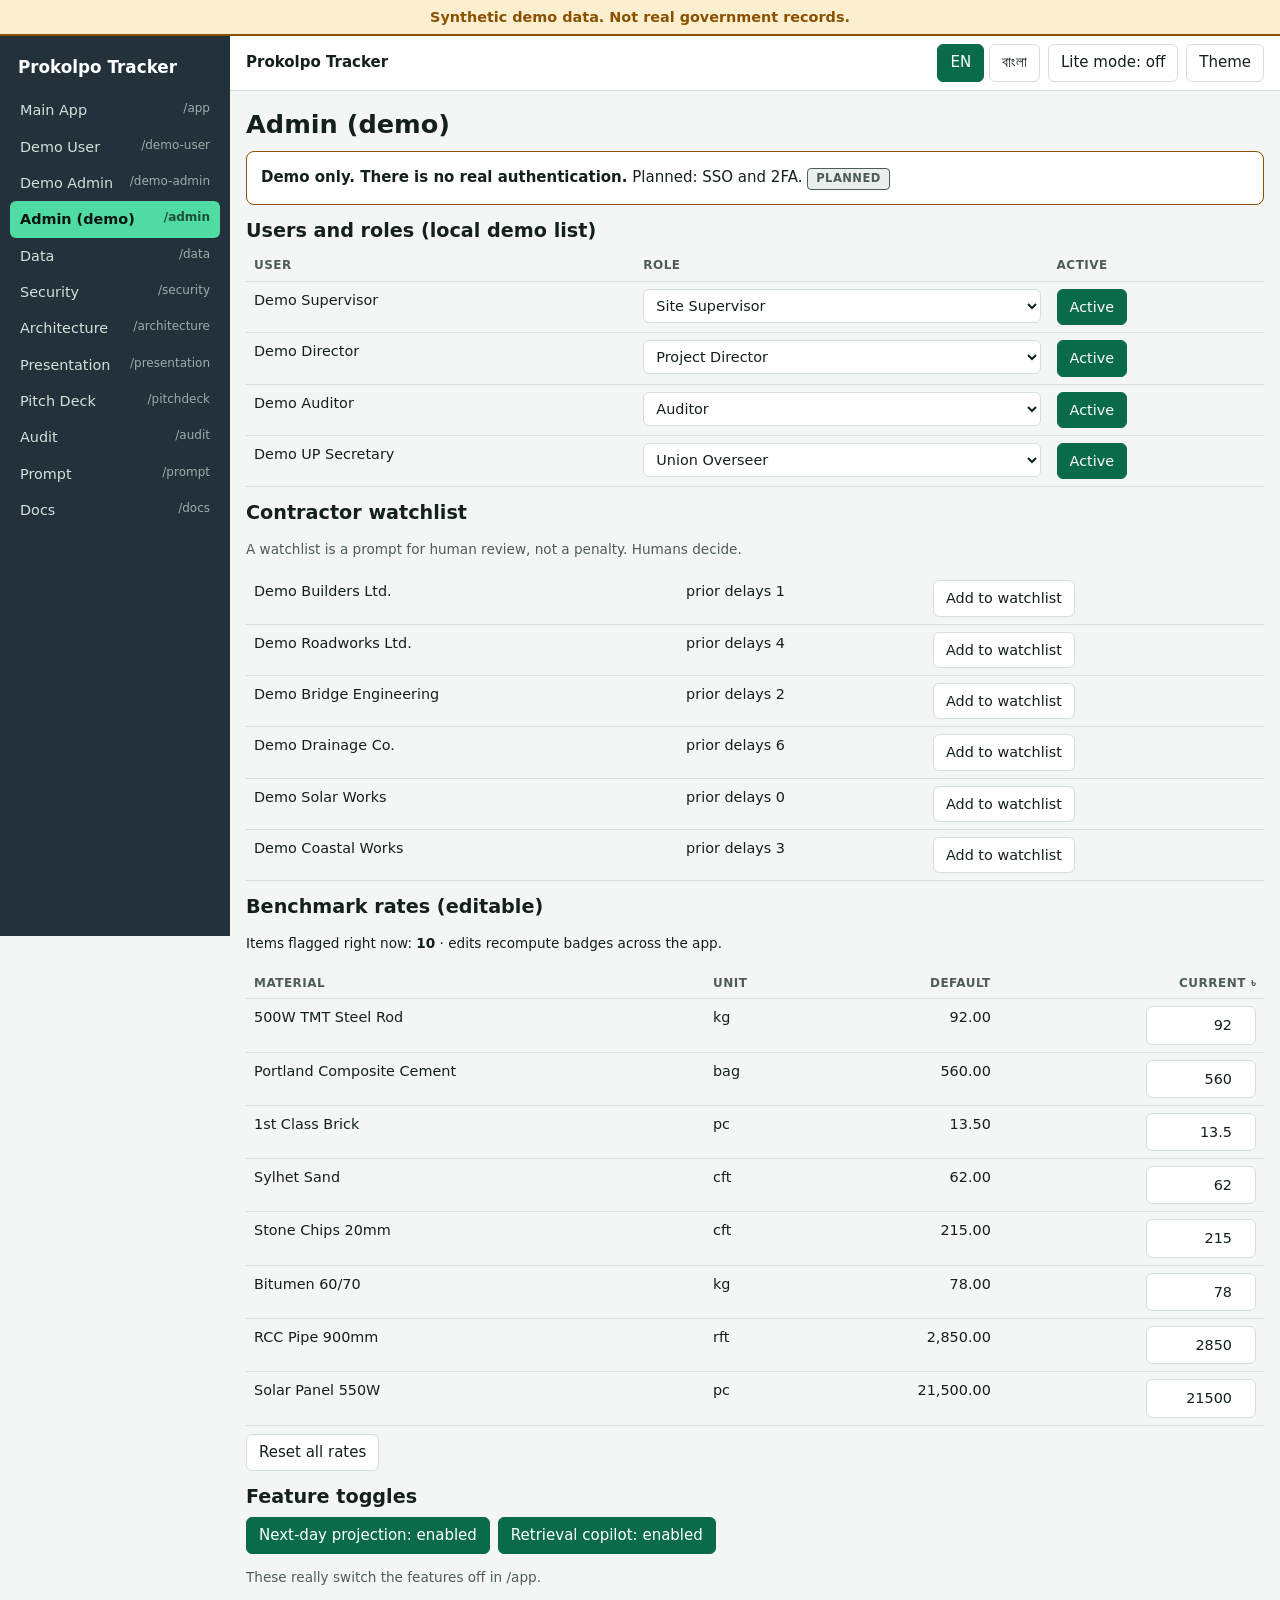
==== admin/index.html @ 85b5b414 "Add files via upload" ====
<!doctype html>
<html lang="en"><head><meta charset="utf-8"><meta name="viewport" content="width=device-width,initial-scale=1">
<title>Admin (demo) · Prokolpo Tracker</title><meta name="description" content="Demo admin: local user list, contractor watchlist, editable benchmark rates and feature toggles. No real authentication.">
<meta http-equiv="Content-Security-Policy" content="default-src 'none'; script-src 'self'; style-src 'self' 'unsafe-inline'; img-src 'self' data:; connect-src 'self' https://api.open-meteo.com; base-uri 'none'; form-action 'none'">
<link rel="stylesheet" href="../assets/style.css"></head>
<body data-page="admin"><a class="skip" href="#main" data-bn="মূল কনটেন্টে যান">Skip to content</a>
<div class="demo-banner" role="note"><span data-bn="কৃত্রিম ডেমো ডেটা। প্রকৃত সরকারি রেকর্ড নয়।">Synthetic demo data. Not real government records.</span></div>
<div class="shell"><nav class="rail" id="rail" aria-label="Routes"><div class="brand" data-bn="প্রকল্প ট্র্যাকার">Prokolpo Tracker</div><a href="../app/"><span data-bn="মূল অ্যাপ">Main App</span><small>/app</small></a><a href="../demo-user/"><span data-bn="ডেমো ইউজার">Demo User</span><small>/demo-user</small></a><a href="../demo-admin/"><span data-bn="ডেমো অ্যাডমিন">Demo Admin</span><small>/demo-admin</small></a><a href="../admin/" aria-current="page"><span data-bn="অ্যাডমিন (ডেমো)">Admin (demo)</span><small>/admin</small></a><a href="../data/"><span data-bn="ডেটা">Data</span><small>/data</small></a><a href="../security/"><span data-bn="নিরাপত্তা">Security</span><small>/security</small></a><a href="../architecture/"><span data-bn="আর্কিটেকচার">Architecture</span><small>/architecture</small></a><a href="../presentation/"><span data-bn="উপস্থাপনা">Presentation</span><small>/presentation</small></a><a href="../pitchdeck/"><span data-bn="পিচ ডেক">Pitch Deck</span><small>/pitchdeck</small></a><a href="../audit/"><span data-bn="অডিট">Audit</span><small>/audit</small></a><a href="../prompt/"><span data-bn="প্রম্পট">Prompt</span><small>/prompt</small></a><a href="../docs/"><span data-bn="ডকস">Docs</span><small>/docs</small></a></nav>
<div style="min-width:0"><div class="top"><button class="btn menu-btn" id="menu-btn" aria-label="Menu">☰</button><span class="b">Prokolpo Tracker</span><span class="sp"></span>
<div role="group" aria-label="Language"><button class="btn on" data-set-lang="en" aria-pressed="true">EN</button> <button class="btn" data-set-lang="bn" aria-pressed="false">বাংলা</button></div>
<button class="btn" id="lite-btn" aria-pressed="false">Lite mode</button><button class="btn" id="theme-btn" aria-label="Theme" data-bn="থিম">Theme</button></div>
<main id="main" tabindex="-1"><h1 data-bn="অ্যাডমিন (ডেমো)">Admin (demo)</h1>
<div id="page-root"><p data-bn="শুধু ডেমো, প্রকৃত প্রমাণীকরণ নেই। পরিকল্পিত: এসএসও ও টুএফএ। ডিফল্ট বেঞ্চমার্ক রেট (উদাহরণমূলক):">Demo only, no real authentication. Planned: SSO and 2FA. Default benchmark rates (illustrative):</p><div class="tw"><table><thead><tr><th data-bn="উপকরণ">Material</th><th data-bn="একক">Unit</th><th data-bn="রেট ৳">Rate ৳</th></tr></thead><tbody><tr><td>500W TMT Steel Rod</td><td>kg</td><td>92</td></tr><tr><td>Portland Composite Cement</td><td>bag</td><td>560</td></tr><tr><td>1st Class Brick</td><td>pc</td><td>13.5</td></tr><tr><td>Sylhet Sand</td><td>cft</td><td>62</td></tr><tr><td>Stone Chips 20mm</td><td>cft</td><td>215</td></tr><tr><td>Bitumen 60/70</td><td>kg</td><td>78</td></tr><tr><td>RCC Pipe 900mm</td><td>rft</td><td>2850</td></tr><tr><td>Solar Panel 550W</td><td>pc</td><td>21500</td></tr></tbody></table></div></div>
<noscript><p class="noscript-note">JavaScript is needed for interactive features. The text and tables on this page are readable without it.</p></noscript></main></div></div>
<script type="module" src="../assets/pages1.js"></script></body></html>
---- assets/style.css ----
:root{--bg:#f4f6f5;--panel:#fff;--ink:#14201b;--mute:#4d5d56;--line:#d5dfda;--em:#0a6b4a;--emsoft:#dcf1e7;--slate:#22313a;--amber:#8a5200;--ambersoft:#fcefd0;--crim:#a31d27;--crimsoft:#fadfe1;--chip:#e8efec;--blue:#1f4e8c;--bluesoft:#e0eaf7;
--fb:system-ui,-apple-system,"Segoe UI","Noto Sans Bengali","Kalpurush","Nirmala UI",Roboto,sans-serif}
@media(prefers-color-scheme:dark){:root:not([data-theme=light]){--bg:#0e1512;--panel:#16211c;--ink:#e8f0ec;--mute:#a7b9b0;--line:#2a3a32;--em:#4fdba2;--emsoft:#143a2b;--slate:#0a100d;--amber:#f2b84f;--ambersoft:#3a2b0d;--crim:#ff8a91;--crimsoft:#42191c;--chip:#1f2e27;--blue:#8fb7f0;--bluesoft:#17263a;color-scheme:dark}}
:root[data-theme=dark]{--bg:#0e1512;--panel:#16211c;--ink:#e8f0ec;--mute:#a7b9b0;--line:#2a3a32;--em:#4fdba2;--emsoft:#143a2b;--slate:#0a100d;--amber:#f2b84f;--ambersoft:#3a2b0d;--crim:#ff8a91;--crimsoft:#42191c;--chip:#1f2e27;--blue:#8fb7f0;--bluesoft:#17263a;color-scheme:dark}
*{box-sizing:border-box}
body{margin:0;background:var(--bg);color:var(--ink);font-family:var(--fb);font-size:15px;line-height:1.55}
h1,h2,h3{line-height:1.25;margin:0 0 .4em}h1{font-size:1.6rem}h2{font-size:1.2rem}h3{font-size:1rem}
a{color:var(--blue)}button,select,input,textarea{font:inherit;color:inherit}button{cursor:pointer}
:focus-visible{outline:3px solid var(--em);outline-offset:2px}
.skip{position:absolute;left:-999px;top:0;background:var(--em);color:#fff;padding:8px 12px;z-index:99}.skip:focus{left:8px;top:8px}
.demo-banner{background:var(--ambersoft);color:var(--amber);border-bottom:2px solid var(--amber);padding:6px 16px;font-weight:600;text-align:center;font-size:.9rem}
.shell{display:grid;grid-template-columns:230px minmax(0,1fr);min-height:100vh}
.rail{background:var(--slate);color:#e8f0ec;padding:14px 10px;position:sticky;top:0;height:100vh;overflow:auto}
.rail .brand{font-weight:700;font-size:1.05rem;padding:4px 8px 12px;color:#fff}
.rail a{display:flex;justify-content:space-between;gap:8px;padding:7px 10px;border-radius:6px;color:#d4e0da;text-decoration:none;font-size:.9rem}
.rail a:hover{background:rgba(255,255,255,.1)}.rail a[aria-current=page]{background:#4fdba2;color:#0a1410;font-weight:700}
.rail small{opacity:.7}
.top{display:flex;flex-wrap:wrap;gap:8px;align-items:center;padding:8px 16px;background:var(--panel);border-bottom:1px solid var(--line);position:sticky;top:0;z-index:20}
.top .sp{flex:1}
main{padding:18px max(16px,env(safe-area-inset-right,0px)) 60px max(16px,env(safe-area-inset-left,0px));max-width:1200px;min-width:0}
.card{background:var(--panel);border:1px solid var(--line);border-radius:8px;padding:14px;min-width:0}
.grid{display:grid;gap:12px}.g2{grid-template-columns:repeat(auto-fit,minmax(min(100%,300px),1fr))}.g3{grid-template-columns:repeat(auto-fit,minmax(min(100%,230px),1fr))}.g4{grid-template-columns:repeat(auto-fit,minmax(min(100%,165px),1fr))}
.row{display:flex;flex-wrap:wrap;gap:8px;align-items:center}.mute{color:var(--mute)}.sm{font-size:.85rem}.b{font-weight:600}
.btn{border:1px solid var(--line);background:var(--panel);padding:6px 12px;border-radius:6px;font-weight:500}.btn:hover{border-color:var(--em)}
.btn.pri{background:var(--em);border-color:var(--em);color:#fff}[data-theme=dark] .btn.pri{color:#04120b}
.btn.on{background:var(--em);color:#fff;border-color:var(--em)}[data-theme=dark] .btn.on{color:#04120b}
select,input[type=text],input[type=number],textarea{background:var(--panel);border:1px solid var(--line);border-radius:6px;padding:7px 8px;width:100%;min-width:0}
label.f{display:flex;flex-direction:column;gap:3px;font-size:.78rem;font-weight:600;color:var(--mute);text-transform:uppercase;letter-spacing:.04em}
.pill{display:inline-block;padding:2px 9px;border-radius:99px;font-size:.78rem;font-weight:600;background:var(--chip);white-space:nowrap}
.pill.ok{background:var(--emsoft);color:var(--em)}.pill.warn{background:var(--ambersoft);color:var(--amber)}.pill.bad{background:var(--crimsoft);color:var(--crim)}.pill.info{background:var(--bluesoft);color:var(--blue)}
.tag{display:inline-block;padding:1px 8px;border-radius:4px;font-size:.72rem;font-weight:700;text-transform:uppercase;letter-spacing:.04em;border:1px solid}
.tag.implemented{background:var(--emsoft);color:var(--em);border-color:var(--em)}.tag.planned{background:var(--chip);color:var(--mute);border-color:var(--mute)}
.bar{height:10px;background:var(--chip);border-radius:99px;overflow:hidden}.bar>i{display:block;height:100%;background:var(--em)}
.tw{overflow-x:auto}table{border-collapse:collapse;width:100%;font-size:.9rem}
th{text-align:left;font-size:.75rem;text-transform:uppercase;letter-spacing:.04em;color:var(--mute);padding:6px 8px;border-bottom:1px solid var(--line);white-space:nowrap}
td{padding:7px 8px;border-bottom:1px solid var(--line);vertical-align:top}td.n,th.n{text-align:right;font-variant-numeric:tabular-nums}
.big{font-size:1.6rem;font-weight:700;font-variant-numeric:tabular-nums}
.tabs{display:flex;flex-wrap:wrap;gap:2px;border-bottom:1px solid var(--line);margin:12px 0}
.tabs button{border:0;background:none;padding:8px 12px;border-bottom:3px solid transparent;color:var(--mute);font-weight:600}.tabs button[aria-selected=true]{color:var(--em);border-color:var(--em)}
.hero{background:var(--slate);color:#fff;border-radius:8px;padding:18px}.hero p{color:#c9d8d0;margin:.3em 0 0}
.log{border-left:3px solid var(--line);padding:0 0 10px 12px}
.slide{min-height:340px;display:flex;flex-direction:column;justify-content:center;gap:12px;padding:26px}.slide h2{font-size:1.9rem}.slide p{font-size:1.1rem;max-width:62ch}
.chat{display:flex;flex-direction:column;gap:8px;max-height:300px;overflow:auto}.msg{padding:8px 10px;border-radius:8px;max-width:94%;white-space:pre-wrap}.msg.u{align-self:flex-end;background:var(--em);color:#fff}[data-theme=dark] .msg.u{color:#04120b}.msg.a{background:var(--chip)}
.toast{position:fixed;right:16px;bottom:16px;background:var(--slate);color:#fff;padding:10px 14px;border-radius:8px;z-index:60;max-width:80vw}
.layer{display:flex;gap:10px;align-items:center;width:100%;text-align:left;padding:9px 12px;border:1px solid var(--line);background:var(--panel);border-radius:8px}.layer[aria-pressed=true]{border-color:var(--em);background:var(--emsoft)}
svg text{font-family:var(--fb)}svg .nd{cursor:pointer}
.menu-btn{display:none}.noscript-note{padding:10px;background:var(--chip);border-radius:8px}
pre.prompt{white-space:pre-wrap;word-break:break-word;background:var(--chip);padding:12px;border-radius:8px;max-height:420px;overflow:auto;font-size:.82rem}
body.lite *{transition:none!important;animation:none!important}
@media(max-width:820px){.shell{grid-template-columns:minmax(0,1fr)}.rail{position:fixed;z-index:40;width:240px;transform:translateX(-100%)}.rail.open{transform:none}.menu-btn{display:inline-block}}
@media(prefers-reduced-motion:reduce){*{animation:none!important;transition:none!important}}
@media print{.rail,.top,.demo-banner,.noprint{display:none!important}.shell{display:block}.slide{page-break-after:always;border:0}body{background:#fff;color:#000}}
.slide:not(.cur){display:none}
@media print{.slide:not(.cur){display:flex!important}.slide{min-height:90vh}}
.svg-alt[hidden]{display:none}
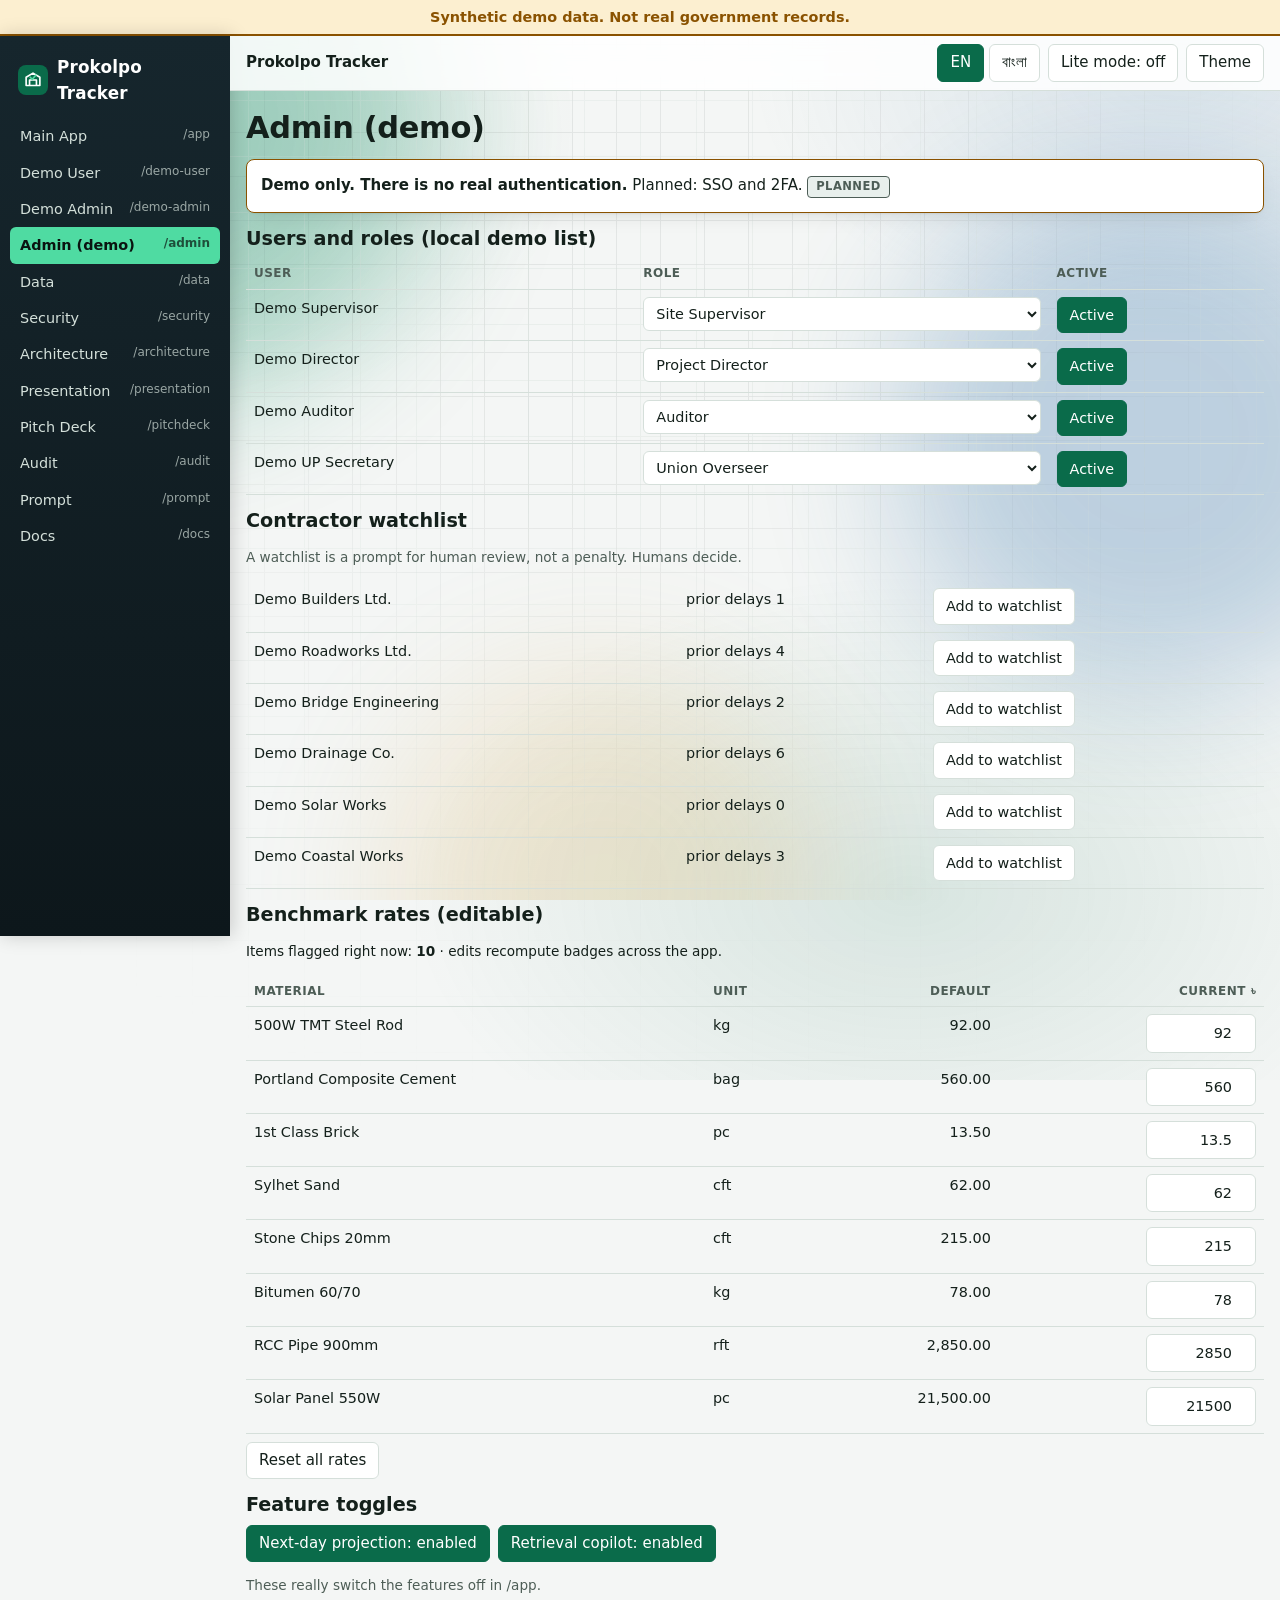
==== commit 4058d3d0: "Add files via upload" ====
--- a/admin/index.html
+++ b/admin/index.html
@@ -6,10 +6,10 @@
 <body data-page="admin"><a class="skip" href="#main" data-bn="মূল কনটেন্টে যান">Skip to content</a>
 <div class="demo-banner" role="note"><span data-bn="কৃত্রিম ডেমো ডেটা। প্রকৃত সরকারি রেকর্ড নয়।">Synthetic demo data. Not real government records.</span></div>
 <div class="shell"><nav class="rail" id="rail" aria-label="Routes"><div class="brand" data-bn="প্রকল্প ট্র্যাকার">Prokolpo Tracker</div><a href="../app/"><span data-bn="মূল অ্যাপ">Main App</span><small>/app</small></a><a href="../demo-user/"><span data-bn="ডেমো ইউজার">Demo User</span><small>/demo-user</small></a><a href="../demo-admin/"><span data-bn="ডেমো অ্যাডমিন">Demo Admin</span><small>/demo-admin</small></a><a href="../admin/" aria-current="page"><span data-bn="অ্যাডমিন (ডেমো)">Admin (demo)</span><small>/admin</small></a><a href="../data/"><span data-bn="ডেটা">Data</span><small>/data</small></a><a href="../security/"><span data-bn="নিরাপত্তা">Security</span><small>/security</small></a><a href="../architecture/"><span data-bn="আর্কিটেকচার">Architecture</span><small>/architecture</small></a><a href="../presentation/"><span data-bn="উপস্থাপনা">Presentation</span><small>/presentation</small></a><a href="../pitchdeck/"><span data-bn="পিচ ডেক">Pitch Deck</span><small>/pitchdeck</small></a><a href="../audit/"><span data-bn="অডিট">Audit</span><small>/audit</small></a><a href="../prompt/"><span data-bn="প্রম্পট">Prompt</span><small>/prompt</small></a><a href="../docs/"><span data-bn="ডকস">Docs</span><small>/docs</small></a></nav>
-<div style="min-width:0"><div class="top"><button class="btn menu-btn" id="menu-btn" aria-label="Menu">☰</button><span class="b">Prokolpo Tracker</span><span class="sp"></span>
+<div style="min-width:0"><div class="top"><button class="btn menu-btn" id="menu-btn" aria-label="Menu">☰</button><span class="b" data-bn="প্রকল্প ট্র্যাকার">Prokolpo Tracker</span><span class="sp"></span>
 <div role="group" aria-label="Language"><button class="btn on" data-set-lang="en" aria-pressed="true">EN</button> <button class="btn" data-set-lang="bn" aria-pressed="false">বাংলা</button></div>
 <button class="btn" id="lite-btn" aria-pressed="false">Lite mode</button><button class="btn" id="theme-btn" aria-label="Theme" data-bn="থিম">Theme</button></div>
 <main id="main" tabindex="-1"><h1 data-bn="অ্যাডমিন (ডেমো)">Admin (demo)</h1>
-<div id="page-root"><p data-bn="শুধু ডেমো, প্রকৃত প্রমাণীকরণ নেই। পরিকল্পিত: এসএসও ও টুএফএ। ডিফল্ট বেঞ্চমার্ক রেট (উদাহরণমূলক):">Demo only, no real authentication. Planned: SSO and 2FA. Default benchmark rates (illustrative):</p><div class="tw"><table><thead><tr><th data-bn="উপকরণ">Material</th><th data-bn="একক">Unit</th><th data-bn="রেট ৳">Rate ৳</th></tr></thead><tbody><tr><td>500W TMT Steel Rod</td><td>kg</td><td>92</td></tr><tr><td>Portland Composite Cement</td><td>bag</td><td>560</td></tr><tr><td>1st Class Brick</td><td>pc</td><td>13.5</td></tr><tr><td>Sylhet Sand</td><td>cft</td><td>62</td></tr><tr><td>Stone Chips 20mm</td><td>cft</td><td>215</td></tr><tr><td>Bitumen 60/70</td><td>kg</td><td>78</td></tr><tr><td>RCC Pipe 900mm</td><td>rft</td><td>2850</td></tr><tr><td>Solar Panel 550W</td><td>pc</td><td>21500</td></tr></tbody></table></div></div>
+<div id="page-root"><p data-bn="শুধু ডেমো, প্রকৃত প্রমাণীকরণ নেই। পরিকল্পিত: এসএসও ও টুএফএ। এই পেজে ভূমিকা ড্রপডাউনসহ ব্যবহারকারী তালিকা, ঠিকাদার ওয়াচলিস্ট (ওয়াচলিস্ট, ব্ল্যাকলিস্ট নয়; সিদ্ধান্ত মানুষের), সম্পাদনযোগ্য বেঞ্চমার্ক রেট যা সব জায়গায় ব্যাজ আবার গণনা করে, এবং এআই-ফিচার টগল আছে যা প্রক্ষেপণ ও কোপাইলট সত্যিই চালু বা বন্ধ করে। সম্পাদনার জন্য জাভাস্ক্রিপ্ট দরকার।">Demo only, no real authentication. Planned: SSO and 2FA. This page has a user list with role dropdowns, a contractor watchlist (a watchlist, not a blacklist; humans decide), editable benchmark rates that recompute badges everywhere, and AI-feature toggles that really switch the projection and copilot on or off. JavaScript is needed to edit.</p><h3 data-bn="ডিফল্ট বেঞ্চমার্ক রেট (উদাহরণমূলক)">Default benchmark rates (illustrative)</h3><div class="tw"><table><thead><tr><th data-bn="উপকরণ">Material</th><th data-bn="একক">Unit</th><th data-bn="রেট ৳">Rate ৳</th><th data-bn="সরবরাহকারী (কাল্পনিক)">Supplier (fictional)</th></tr></thead><tbody><tr><td><span data-bn="৫০০ডব্লিউ টিএমটি রড">500W TMT Steel Rod</span></td><td>kg</td><td>92</td><td><span data-bn="ডেমো স্টিল কোং">Demo Steel Co.</span></td></tr><tr><td><span data-bn="পোর্টল্যান্ড কম্পোজিট সিমেন্ট">Portland Composite Cement</span></td><td>bag</td><td>560</td><td><span data-bn="ডেমো সিমেন্ট লিমিটেড">Demo Cement Ltd.</span></td></tr><tr><td><span data-bn="১ম শ্রেণির ইট">1st Class Brick</span></td><td>pc</td><td>13.5</td><td><span data-bn="ডেমো ব্রিকস লিমিটেড">Demo Bricks Ltd.</span></td></tr><tr><td><span data-bn="সিলেট বালু">Sylhet Sand</span></td><td>cft</td><td>62</td><td><span data-bn="ডেমো অ্যাগ্রিগেটস কোং">Demo Aggregates Co.</span></td></tr><tr><td><span data-bn="পাথর কুচি ২০মিমি">Stone Chips 20mm</span></td><td>cft</td><td>215</td><td><span data-bn="ডেমো অ্যাগ্রিগেটস কোং">Demo Aggregates Co.</span></td></tr><tr><td><span data-bn="বিটুমিন ৬০/৭০">Bitumen 60/70</span></td><td>kg</td><td>78</td><td><span data-bn="ডেমো বিটুমিন সাপ্লাই">Demo Bitumen Supply</span></td></tr><tr><td><span data-bn="আরসিসি পাইপ ৯০০মিমি">RCC Pipe 900mm</span></td><td>rft</td><td>2850</td><td><span data-bn="ডেমো পাইপ ওয়ার্কস">Demo Pipe Works</span></td></tr><tr><td><span data-bn="সোলার প্যানেল ৫৫০ওয়াট">Solar Panel 550W</span></td><td>pc</td><td>21500</td><td><span data-bn="ডেমো সোলার ইম্পোর্টস">Demo Solar Imports</span></td></tr></tbody></table></div><p data-bn="রেট উদাহরণমূলক, সরকারি পিডব্লিউডি শিডিউলের সাথে যাচাই করুন। পরিবহন ও বাল্ক ছাড় ধরা হয়নি। সম্পাদিত রেট ধনাত্মক সংখ্যা হতে হবে; ভুল ইনপুটে ইনলাইন ত্রুটি দেখায়।">Rates are illustrative, verify with the official PWD schedule. They ignore transport and bulk discounts. Edited rates must be positive numbers; invalid input shows an inline error.</p></div>
 <noscript><p class="noscript-note">JavaScript is needed for interactive features. The text and tables on this page are readable without it.</p></noscript></main></div></div>
 <script type="module" src="../assets/pages1.js"></script></body></html>
--- a/assets/style.css
+++ b/assets/style.css
@@ -50,6 +50,63 @@
 @media(max-width:820px){.shell{grid-template-columns:minmax(0,1fr)}.rail{position:fixed;z-index:40;width:240px;transform:translateX(-100%)}.rail.open{transform:none}.menu-btn{display:inline-block}}
 @media(prefers-reduced-motion:reduce){*{animation:none!important;transition:none!important}}
 @media print{.rail,.top,.demo-banner,.noprint{display:none!important}.shell{display:block}.slide{page-break-after:always;border:0}body{background:#fff;color:#000}}
-.slide:not(.cur){display:none}
+.js .slide:not(.cur){display:none}
 @media print{.slide:not(.cur){display:flex!important}.slide{min-height:90vh}}
 .svg-alt[hidden]{display:none}
+
+.nd:focus-visible{outline:none}.nd:focus-visible circle{stroke:var(--ink);stroke-width:6}.nd:hover circle{stroke:var(--ink);stroke-width:4}.kg{display:block;max-width:100%;height:auto}
+.err{color:var(--crim);font-size:.82rem;font-weight:600;margin-top:3px}input[aria-invalid=true]{border-color:var(--crim);border-width:2px}
+.kg .kt{paint-order:stroke;stroke:var(--panel);stroke-width:5px;stroke-linejoin:round}
+
+/* ---------- professional polish, imagery, map, animated background ---------- */
+html{background:var(--bg)}body{background:transparent;position:relative}
+body::before,body::after{content:"";position:fixed;inset:-20%;z-index:-1;pointer-events:none}
+body::before{background:radial-gradient(38% 34% at 20% 25%,rgba(10,107,74,.16),transparent 70%),radial-gradient(34% 30% at 80% 20%,rgba(47,111,168,.13),transparent 70%),radial-gradient(40% 36% at 65% 85%,rgba(10,107,74,.12),transparent 70%);animation:bgdrift 38s ease-in-out infinite alternate}
+body::after{background-image:linear-gradient(var(--line) 1px,transparent 1px),linear-gradient(90deg,var(--line) 1px,transparent 1px);background-size:56px 56px;opacity:.35;-webkit-mask-image:radial-gradient(ellipse at 50% 40%,#000 10%,transparent 75%);mask-image:radial-gradient(ellipse at 50% 40%,#000 10%,transparent 75%);animation:griddrift 60s linear infinite}
+@keyframes bgdrift{0%{transform:translate3d(-3%,-2%,0) scale(1)}50%{transform:translate3d(4%,3%,0) scale(1.08)}100%{transform:translate3d(-2%,5%,0) scale(1.03)}}
+@keyframes griddrift{from{background-position:0 0}to{background-position:56px 56px}}
+.lite body::before,.lite body::after,body.lite::before,body.lite::after{display:none}
+@media(prefers-reduced-motion:reduce){body::before,body::after{animation:none}}
+.rail{background:linear-gradient(180deg,#16262d,#0d171b);box-shadow:2px 0 18px rgba(0,0,0,.18)}
+.rail .brand{display:flex;align-items:center;gap:9px;font-size:1.05rem;letter-spacing:.01em}
+.rail .brand::before{content:"";flex:none;width:30px;height:30px;border-radius:8px;background:#0a6b4a url("data:image/svg+xml,%3Csvg xmlns='http://www.w3.org/2000/svg' viewBox='0 0 32 32'%3E%3Cpath d='M6 24V12l10-6 10 6v12M11 24v-8h10v8M6 24h20' fill='none' stroke='%23fff' stroke-width='2.4' stroke-linejoin='round' stroke-linecap='round'/%3E%3Cpath d='M12 12l3 3 5-6' fill='none' stroke='%234fdba2' stroke-width='2.4' stroke-linecap='round' stroke-linejoin='round'/%3E%3C/svg%3E") center/22px no-repeat}
+.top{backdrop-filter:blur(10px);background:color-mix(in srgb,var(--panel) 86%,transparent)}
+.card{box-shadow:0 1px 2px rgba(10,30,20,.05),0 6px 18px -10px rgba(10,30,20,.18);transition:transform .18s ease,box-shadow .18s ease,border-color .18s ease}
+button.card:hover{transform:translateY(-2px);box-shadow:0 10px 26px -12px rgba(10,30,20,.35);border-color:var(--em)}
+.btn{transition:background .15s,border-color .15s,transform .1s}.btn:active{transform:scale(.97)}
+main{animation:pagein .5s ease both}
+@keyframes pagein{from{opacity:0;transform:translateY(8px)}to{opacity:1;transform:none}}
+@media(prefers-reduced-motion:reduce){main{animation:none}.card,.btn{transition:none}button.card:hover{transform:none}}
+h1{font-size:1.9rem;letter-spacing:-.01em}
+.pimg{display:block;width:calc(100% + 28px);margin:-14px -14px 10px;aspect-ratio:16/9;object-fit:cover;border-radius:8px 8px 0 0;background:var(--chip)}
+.banner{margin:-14px -14px 12px;position:relative}.banner img{display:block;width:100%;max-height:300px;object-fit:cover;border-radius:8px 8px 0 0}
+.banner figcaption{position:absolute;left:10px;bottom:8px;background:rgba(10,20,16,.78);color:#fff;font-size:.78rem;padding:3px 9px;border-radius:99px}
+.mapgrid{display:grid;gap:12px;grid-template-columns:minmax(0,430px) minmax(0,1fr);align-items:start}
+@media(max-width:900px){.mapgrid{grid-template-columns:minmax(0,1fr)}}
+.mapsvg{display:block;width:100%;max-width:430px;height:auto;margin:0 auto}
+.mp{cursor:pointer}.mp:focus-visible{outline:none}.mp:focus-visible circle{stroke:var(--ink);stroke-width:5}.mp:hover circle{stroke:var(--ink)}
+.lite .pimg,.lite .banner{display:none}
+
+/* ---- professional polish: background animation, splash, map ---- */
+.bgfx{position:fixed;inset:0;z-index:-1;overflow:hidden;pointer-events:none}
+.bgfx i{position:absolute;border-radius:50%;filter:blur(70px);opacity:.28}
+.bgfx .b1{width:46vmax;height:46vmax;left:-12vmax;top:-14vmax;background:#0a8f5f;animation:drift1 26s ease-in-out infinite alternate}
+.bgfx .b2{width:40vmax;height:40vmax;right:-10vmax;top:20vh;background:#2f6fa8;animation:drift2 32s ease-in-out infinite alternate}
+.bgfx .b3{width:34vmax;height:34vmax;left:30vw;bottom:-16vmax;background:#d9a441;opacity:.18;animation:drift3 38s ease-in-out infinite alternate}
+.bgfx .grid{inset:0;width:auto;height:auto;border-radius:0;filter:none;opacity:.07;background-image:linear-gradient(var(--ink) 1px,transparent 1px),linear-gradient(90deg,var(--ink) 1px,transparent 1px);background-size:44px 44px;animation:gridmove 40s linear infinite;-webkit-mask-image:radial-gradient(ellipse at 50% 30%,#000 20%,transparent 75%);mask-image:radial-gradient(ellipse at 50% 30%,#000 20%,transparent 75%)}
+@keyframes drift1{to{transform:translate(14vw,10vh) scale(1.15)}}@keyframes drift2{to{transform:translate(-12vw,-8vh) scale(1.1)}}@keyframes drift3{to{transform:translate(-16vw,-6vh) scale(1.2)}}@keyframes gridmove{to{background-position:44px 44px}}
+body.lite .bgfx,body.lite .splash{display:none}
+main{animation:rise .6s ease both}@keyframes rise{from{opacity:0;transform:translateY(10px)}to{opacity:1;transform:none}}
+.card{box-shadow:0 1px 2px rgba(10,30,20,.06),0 8px 24px -12px rgba(10,30,20,.18);transition:transform .18s ease,box-shadow .18s ease}
+button.card:hover,a.card:hover{transform:translateY(-2px);box-shadow:0 10px 28px -10px rgba(10,30,20,.3)}
+.splash{position:fixed;inset:0;z-index:1000;display:grid;place-items:center;text-align:center;background:radial-gradient(circle at 50% 35%,#0f7a54,#063b2a 70%);color:#fff;transition:opacity .45s ease,visibility .45s}
+.splash.out{opacity:0;visibility:hidden}
+.sp-in{padding:24px;max-width:520px}.sp-in h1{font-size:clamp(1.8rem,6vw,2.8rem);margin:14px 0 4px;animation:rise .8s .3s ease both}.sp-in p{margin:4px 0;opacity:.9;animation:rise .8s .5s ease both}.sp-note{font-size:.85rem;opacity:.75!important;margin-top:18px!important}
+.sp-logo{width:110px;height:110px;color:#9ff0c8}.sp-ring{stroke-dasharray:330;stroke-dashoffset:330;animation:dash 1.2s ease forwards}.sp-line{stroke-dasharray:140;stroke-dashoffset:140;animation:dash 1s .5s ease forwards}.sp-dot{opacity:0;animation:pop .4s 1.3s ease forwards}
+@keyframes dash{to{stroke-dashoffset:0}}@keyframes pop{from{opacity:0;transform:scale(.2);transform-origin:92px 34px}to{opacity:1;transform:scale(1);transform-origin:92px 34px}}
+.sp-bar{height:5px;border-radius:5px;background:rgba(255,255,255,.2);margin:20px auto 0;max-width:260px;overflow:hidden}.sp-bar i{display:block;height:100%;width:0;background:#9ff0c8;animation:bar 2s ease forwards}@keyframes bar{to{width:100%}}
+.splash .btn{margin-top:18px;background:transparent;color:#fff;border:2px solid #fff}.splash .btn:focus-visible{outline:3px solid #ffd96b;outline-offset:3px}
+.mapbox{position:relative;border-radius:12px;overflow:hidden;border:1px solid var(--line,#cfd8d3);background:linear-gradient(135deg,#e5f1ea,#d8e6f2);min-height:260px}
+.mapbox iframe{display:block;width:100%;height:340px;border:0}.mapph{padding:22px;text-align:center}
+@media (prefers-reduced-motion:reduce){.bgfx i,.bgfx .grid,main,.sp-ring,.sp-line,.sp-dot,.sp-bar i,.sp-in h1,.sp-in p{animation:none!important}.sp-ring,.sp-line{stroke-dashoffset:0}.sp-dot{opacity:1}.sp-bar i{width:100%}.card{transition:none}}
+@media print{.bgfx,.splash{display:none!important}}
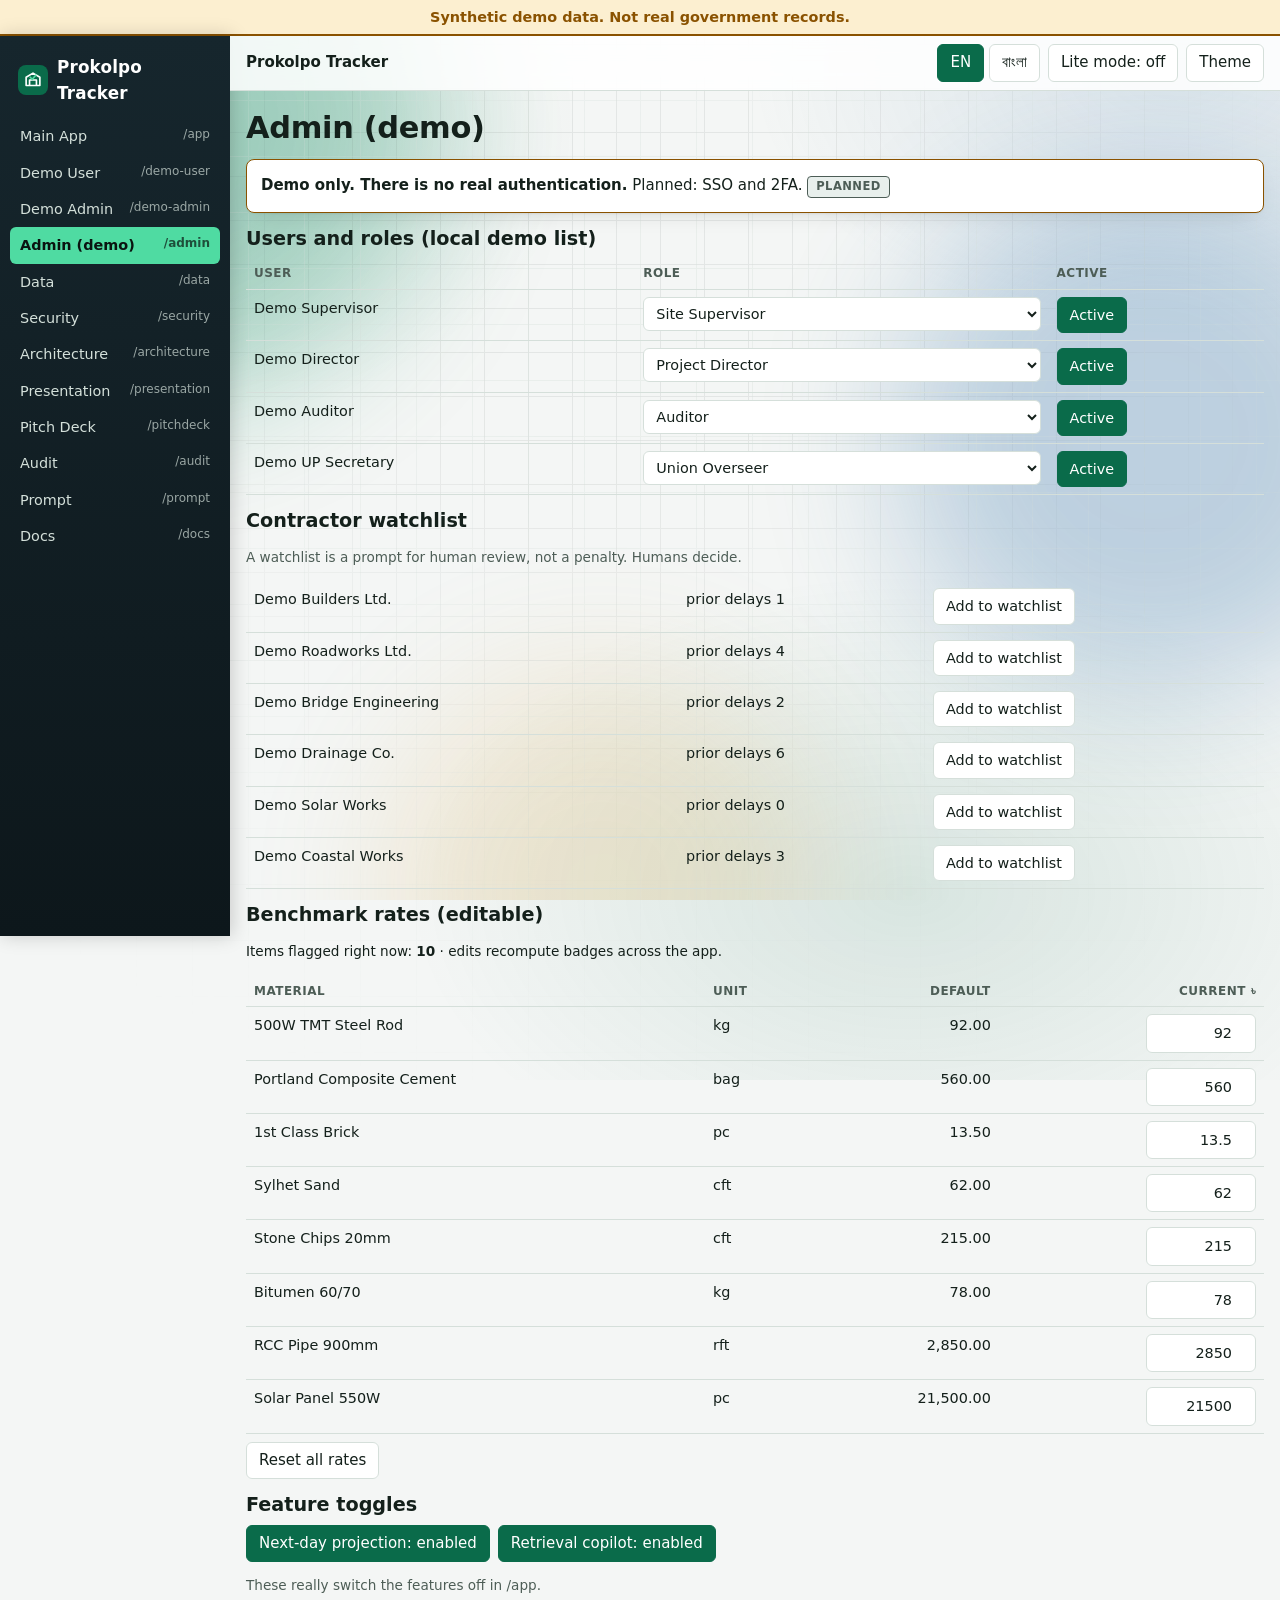
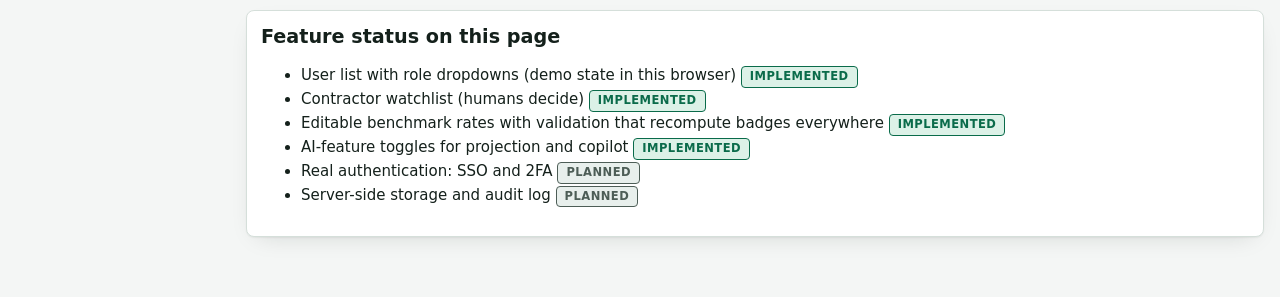
==== commit a300ba25: "Add files via upload" ====
--- a/admin/index.html
+++ b/admin/index.html
@@ -11,5 +11,5 @@
 <button class="btn" id="lite-btn" aria-pressed="false">Lite mode</button><button class="btn" id="theme-btn" aria-label="Theme" data-bn="থিম">Theme</button></div>
 <main id="main" tabindex="-1"><h1 data-bn="অ্যাডমিন (ডেমো)">Admin (demo)</h1>
 <div id="page-root"><p data-bn="শুধু ডেমো, প্রকৃত প্রমাণীকরণ নেই। পরিকল্পিত: এসএসও ও টুএফএ। এই পেজে ভূমিকা ড্রপডাউনসহ ব্যবহারকারী তালিকা, ঠিকাদার ওয়াচলিস্ট (ওয়াচলিস্ট, ব্ল্যাকলিস্ট নয়; সিদ্ধান্ত মানুষের), সম্পাদনযোগ্য বেঞ্চমার্ক রেট যা সব জায়গায় ব্যাজ আবার গণনা করে, এবং এআই-ফিচার টগল আছে যা প্রক্ষেপণ ও কোপাইলট সত্যিই চালু বা বন্ধ করে। সম্পাদনার জন্য জাভাস্ক্রিপ্ট দরকার।">Demo only, no real authentication. Planned: SSO and 2FA. This page has a user list with role dropdowns, a contractor watchlist (a watchlist, not a blacklist; humans decide), editable benchmark rates that recompute badges everywhere, and AI-feature toggles that really switch the projection and copilot on or off. JavaScript is needed to edit.</p><h3 data-bn="ডিফল্ট বেঞ্চমার্ক রেট (উদাহরণমূলক)">Default benchmark rates (illustrative)</h3><div class="tw"><table><thead><tr><th data-bn="উপকরণ">Material</th><th data-bn="একক">Unit</th><th data-bn="রেট ৳">Rate ৳</th><th data-bn="সরবরাহকারী (কাল্পনিক)">Supplier (fictional)</th></tr></thead><tbody><tr><td><span data-bn="৫০০ডব্লিউ টিএমটি রড">500W TMT Steel Rod</span></td><td>kg</td><td>92</td><td><span data-bn="ডেমো স্টিল কোং">Demo Steel Co.</span></td></tr><tr><td><span data-bn="পোর্টল্যান্ড কম্পোজিট সিমেন্ট">Portland Composite Cement</span></td><td>bag</td><td>560</td><td><span data-bn="ডেমো সিমেন্ট লিমিটেড">Demo Cement Ltd.</span></td></tr><tr><td><span data-bn="১ম শ্রেণির ইট">1st Class Brick</span></td><td>pc</td><td>13.5</td><td><span data-bn="ডেমো ব্রিকস লিমিটেড">Demo Bricks Ltd.</span></td></tr><tr><td><span data-bn="সিলেট বালু">Sylhet Sand</span></td><td>cft</td><td>62</td><td><span data-bn="ডেমো অ্যাগ্রিগেটস কোং">Demo Aggregates Co.</span></td></tr><tr><td><span data-bn="পাথর কুচি ২০মিমি">Stone Chips 20mm</span></td><td>cft</td><td>215</td><td><span data-bn="ডেমো অ্যাগ্রিগেটস কোং">Demo Aggregates Co.</span></td></tr><tr><td><span data-bn="বিটুমিন ৬০/৭০">Bitumen 60/70</span></td><td>kg</td><td>78</td><td><span data-bn="ডেমো বিটুমিন সাপ্লাই">Demo Bitumen Supply</span></td></tr><tr><td><span data-bn="আরসিসি পাইপ ৯০০মিমি">RCC Pipe 900mm</span></td><td>rft</td><td>2850</td><td><span data-bn="ডেমো পাইপ ওয়ার্কস">Demo Pipe Works</span></td></tr><tr><td><span data-bn="সোলার প্যানেল ৫৫০ওয়াট">Solar Panel 550W</span></td><td>pc</td><td>21500</td><td><span data-bn="ডেমো সোলার ইম্পোর্টস">Demo Solar Imports</span></td></tr></tbody></table></div><p data-bn="রেট উদাহরণমূলক, সরকারি পিডব্লিউডি শিডিউলের সাথে যাচাই করুন। পরিবহন ও বাল্ক ছাড় ধরা হয়নি। সম্পাদিত রেট ধনাত্মক সংখ্যা হতে হবে; ভুল ইনপুটে ইনলাইন ত্রুটি দেখায়।">Rates are illustrative, verify with the official PWD schedule. They ignore transport and bulk discounts. Edited rates must be positive numbers; invalid input shows an inline error.</p></div>
-<noscript><p class="noscript-note">JavaScript is needed for interactive features. The text and tables on this page are readable without it.</p></noscript></main></div></div>
+<noscript><p class="noscript-note">JavaScript is needed for interactive features. The text and tables on this page are readable without it.</p></noscript><section class="card" id="feat-status" style="margin-top:14px"><h2 data-bn="এই পেজের ফিচার ও অবস্থা">Feature status on this page</h2><ul><li class="feat"><span data-bn="রোল ড্রপডাউনসহ ব্যবহারকারী তালিকা (এই ব্রাউজারে ডেমো অবস্থা)">User list with role dropdowns (demo state in this browser)</span> <span class="tag implemented" data-bn="বাস্তবায়িত">Implemented</span></li><li class="feat"><span data-bn="ঠিকাদার ওয়াচলিস্ট (সিদ্ধান্ত মানুষের)">Contractor watchlist (humans decide)</span> <span class="tag implemented" data-bn="বাস্তবায়িত">Implemented</span></li><li class="feat"><span data-bn="বৈধতা যাচাইসহ সম্পাদনযোগ্য বেঞ্চমার্ক রেট, যা সব জায়গায় ব্যাজ আবার গণনা করে">Editable benchmark rates with validation that recompute badges everywhere</span> <span class="tag implemented" data-bn="বাস্তবায়িত">Implemented</span></li><li class="feat"><span data-bn="প্রক্ষেপণ ও কোপাইলটের এআই-ফিচার টগল">AI-feature toggles for projection and copilot</span> <span class="tag implemented" data-bn="বাস্তবায়িত">Implemented</span></li><li class="feat"><span data-bn="প্রকৃত প্রমাণীকরণ: এসএসও ও টুএফএ">Real authentication: SSO and 2FA</span> <span class="tag planned" data-bn="পরিকল্পিত">Planned</span></li><li class="feat"><span data-bn="সার্ভার-সাইড সংরক্ষণ ও অডিট লগ">Server-side storage and audit log</span> <span class="tag planned" data-bn="পরিকল্পিত">Planned</span></li></ul></section></main></div></div>
 <script type="module" src="../assets/pages1.js"></script></body></html>
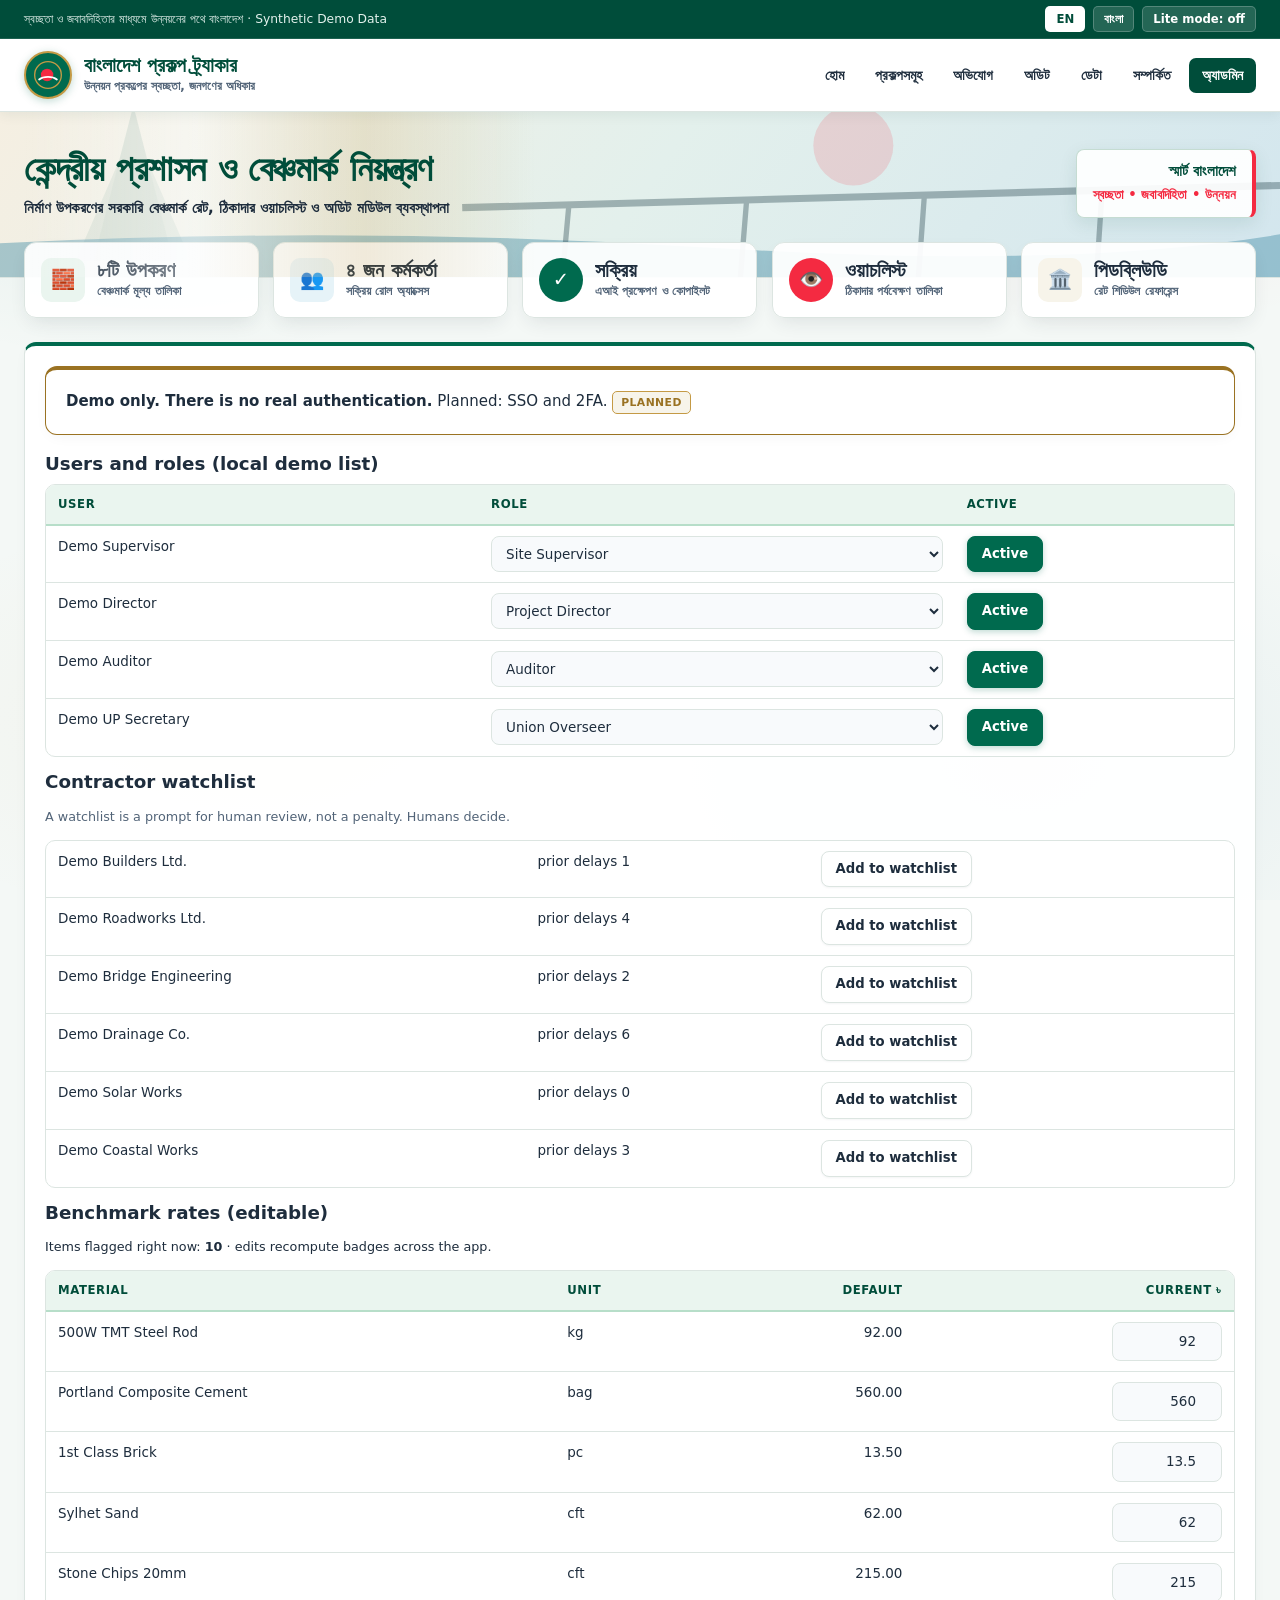
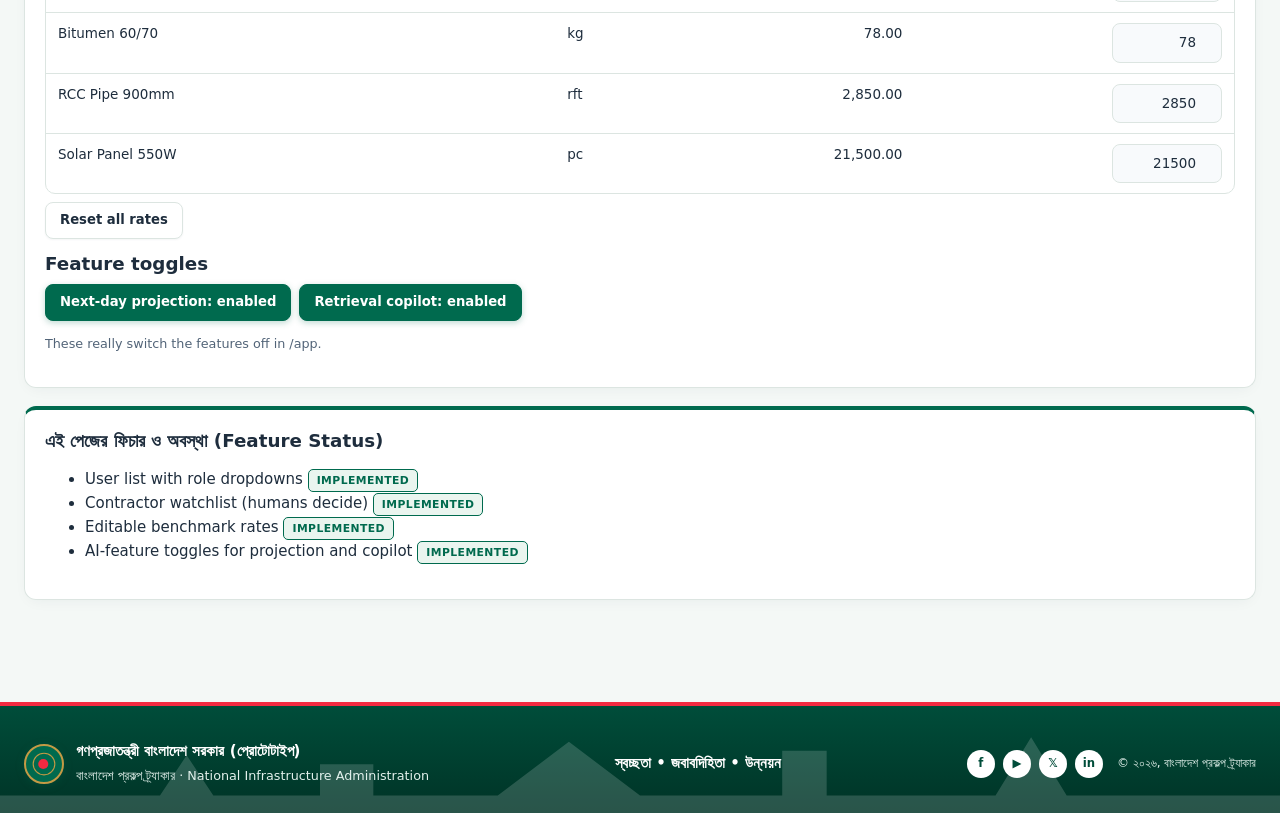
==== commit 72903bac: "Add files via upload" ====
--- a/admin/index.html
+++ b/admin/index.html
@@ -1,15 +1,135 @@
 <!doctype html>
-<html lang="en"><head><meta charset="utf-8"><meta name="viewport" content="width=device-width,initial-scale=1">
-<title>Admin (demo) · Prokolpo Tracker</title><meta name="description" content="Demo admin: local user list, contractor watchlist, editable benchmark rates and feature toggles. No real authentication.">
-<meta http-equiv="Content-Security-Policy" content="default-src 'none'; script-src 'self'; style-src 'self' 'unsafe-inline'; img-src 'self' data:; connect-src 'self' https://api.open-meteo.com; base-uri 'none'; form-action 'none'">
-<link rel="stylesheet" href="../assets/style.css"></head>
-<body data-page="admin"><a class="skip" href="#main" data-bn="মূল কনটেন্টে যান">Skip to content</a>
-<div class="demo-banner" role="note"><span data-bn="কৃত্রিম ডেমো ডেটা। প্রকৃত সরকারি রেকর্ড নয়।">Synthetic demo data. Not real government records.</span></div>
-<div class="shell"><nav class="rail" id="rail" aria-label="Routes"><div class="brand" data-bn="প্রকল্প ট্র্যাকার">Prokolpo Tracker</div><a href="../app/"><span data-bn="মূল অ্যাপ">Main App</span><small>/app</small></a><a href="../demo-user/"><span data-bn="ডেমো ইউজার">Demo User</span><small>/demo-user</small></a><a href="../demo-admin/"><span data-bn="ডেমো অ্যাডমিন">Demo Admin</span><small>/demo-admin</small></a><a href="../admin/" aria-current="page"><span data-bn="অ্যাডমিন (ডেমো)">Admin (demo)</span><small>/admin</small></a><a href="../data/"><span data-bn="ডেটা">Data</span><small>/data</small></a><a href="../security/"><span data-bn="নিরাপত্তা">Security</span><small>/security</small></a><a href="../architecture/"><span data-bn="আর্কিটেকচার">Architecture</span><small>/architecture</small></a><a href="../presentation/"><span data-bn="উপস্থাপনা">Presentation</span><small>/presentation</small></a><a href="../pitchdeck/"><span data-bn="পিচ ডেক">Pitch Deck</span><small>/pitchdeck</small></a><a href="../audit/"><span data-bn="অডিট">Audit</span><small>/audit</small></a><a href="../prompt/"><span data-bn="প্রম্পট">Prompt</span><small>/prompt</small></a><a href="../docs/"><span data-bn="ডকস">Docs</span><small>/docs</small></a></nav>
-<div style="min-width:0"><div class="top"><button class="btn menu-btn" id="menu-btn" aria-label="Menu">☰</button><span class="b" data-bn="প্রকল্প ট্র্যাকার">Prokolpo Tracker</span><span class="sp"></span>
-<div role="group" aria-label="Language"><button class="btn on" data-set-lang="en" aria-pressed="true">EN</button> <button class="btn" data-set-lang="bn" aria-pressed="false">বাংলা</button></div>
-<button class="btn" id="lite-btn" aria-pressed="false">Lite mode</button><button class="btn" id="theme-btn" aria-label="Theme" data-bn="থিম">Theme</button></div>
-<main id="main" tabindex="-1"><h1 data-bn="অ্যাডমিন (ডেমো)">Admin (demo)</h1>
-<div id="page-root"><p data-bn="শুধু ডেমো, প্রকৃত প্রমাণীকরণ নেই। পরিকল্পিত: এসএসও ও টুএফএ। এই পেজে ভূমিকা ড্রপডাউনসহ ব্যবহারকারী তালিকা, ঠিকাদার ওয়াচলিস্ট (ওয়াচলিস্ট, ব্ল্যাকলিস্ট নয়; সিদ্ধান্ত মানুষের), সম্পাদনযোগ্য বেঞ্চমার্ক রেট যা সব জায়গায় ব্যাজ আবার গণনা করে, এবং এআই-ফিচার টগল আছে যা প্রক্ষেপণ ও কোপাইলট সত্যিই চালু বা বন্ধ করে। সম্পাদনার জন্য জাভাস্ক্রিপ্ট দরকার।">Demo only, no real authentication. Planned: SSO and 2FA. This page has a user list with role dropdowns, a contractor watchlist (a watchlist, not a blacklist; humans decide), editable benchmark rates that recompute badges everywhere, and AI-feature toggles that really switch the projection and copilot on or off. JavaScript is needed to edit.</p><h3 data-bn="ডিফল্ট বেঞ্চমার্ক রেট (উদাহরণমূলক)">Default benchmark rates (illustrative)</h3><div class="tw"><table><thead><tr><th data-bn="উপকরণ">Material</th><th data-bn="একক">Unit</th><th data-bn="রেট ৳">Rate ৳</th><th data-bn="সরবরাহকারী (কাল্পনিক)">Supplier (fictional)</th></tr></thead><tbody><tr><td><span data-bn="৫০০ডব্লিউ টিএমটি রড">500W TMT Steel Rod</span></td><td>kg</td><td>92</td><td><span data-bn="ডেমো স্টিল কোং">Demo Steel Co.</span></td></tr><tr><td><span data-bn="পোর্টল্যান্ড কম্পোজিট সিমেন্ট">Portland Composite Cement</span></td><td>bag</td><td>560</td><td><span data-bn="ডেমো সিমেন্ট লিমিটেড">Demo Cement Ltd.</span></td></tr><tr><td><span data-bn="১ম শ্রেণির ইট">1st Class Brick</span></td><td>pc</td><td>13.5</td><td><span data-bn="ডেমো ব্রিকস লিমিটেড">Demo Bricks Ltd.</span></td></tr><tr><td><span data-bn="সিলেট বালু">Sylhet Sand</span></td><td>cft</td><td>62</td><td><span data-bn="ডেমো অ্যাগ্রিগেটস কোং">Demo Aggregates Co.</span></td></tr><tr><td><span data-bn="পাথর কুচি ২০মিমি">Stone Chips 20mm</span></td><td>cft</td><td>215</td><td><span data-bn="ডেমো অ্যাগ্রিগেটস কোং">Demo Aggregates Co.</span></td></tr><tr><td><span data-bn="বিটুমিন ৬০/৭০">Bitumen 60/70</span></td><td>kg</td><td>78</td><td><span data-bn="ডেমো বিটুমিন সাপ্লাই">Demo Bitumen Supply</span></td></tr><tr><td><span data-bn="আরসিসি পাইপ ৯০০মিমি">RCC Pipe 900mm</span></td><td>rft</td><td>2850</td><td><span data-bn="ডেমো পাইপ ওয়ার্কস">Demo Pipe Works</span></td></tr><tr><td><span data-bn="সোলার প্যানেল ৫৫০ওয়াট">Solar Panel 550W</span></td><td>pc</td><td>21500</td><td><span data-bn="ডেমো সোলার ইম্পোর্টস">Demo Solar Imports</span></td></tr></tbody></table></div><p data-bn="রেট উদাহরণমূলক, সরকারি পিডব্লিউডি শিডিউলের সাথে যাচাই করুন। পরিবহন ও বাল্ক ছাড় ধরা হয়নি। সম্পাদিত রেট ধনাত্মক সংখ্যা হতে হবে; ভুল ইনপুটে ইনলাইন ত্রুটি দেখায়।">Rates are illustrative, verify with the official PWD schedule. They ignore transport and bulk discounts. Edited rates must be positive numbers; invalid input shows an inline error.</p></div>
-<noscript><p class="noscript-note">JavaScript is needed for interactive features. The text and tables on this page are readable without it.</p></noscript><section class="card" id="feat-status" style="margin-top:14px"><h2 data-bn="এই পেজের ফিচার ও অবস্থা">Feature status on this page</h2><ul><li class="feat"><span data-bn="রোল ড্রপডাউনসহ ব্যবহারকারী তালিকা (এই ব্রাউজারে ডেমো অবস্থা)">User list with role dropdowns (demo state in this browser)</span> <span class="tag implemented" data-bn="বাস্তবায়িত">Implemented</span></li><li class="feat"><span data-bn="ঠিকাদার ওয়াচলিস্ট (সিদ্ধান্ত মানুষের)">Contractor watchlist (humans decide)</span> <span class="tag implemented" data-bn="বাস্তবায়িত">Implemented</span></li><li class="feat"><span data-bn="বৈধতা যাচাইসহ সম্পাদনযোগ্য বেঞ্চমার্ক রেট, যা সব জায়গায় ব্যাজ আবার গণনা করে">Editable benchmark rates with validation that recompute badges everywhere</span> <span class="tag implemented" data-bn="বাস্তবায়িত">Implemented</span></li><li class="feat"><span data-bn="প্রক্ষেপণ ও কোপাইলটের এআই-ফিচার টগল">AI-feature toggles for projection and copilot</span> <span class="tag implemented" data-bn="বাস্তবায়িত">Implemented</span></li><li class="feat"><span data-bn="প্রকৃত প্রমাণীকরণ: এসএসও ও টুএফএ">Real authentication: SSO and 2FA</span> <span class="tag planned" data-bn="পরিকল্পিত">Planned</span></li><li class="feat"><span data-bn="সার্ভার-সাইড সংরক্ষণ ও অডিট লগ">Server-side storage and audit log</span> <span class="tag planned" data-bn="পরিকল্পিত">Planned</span></li></ul></section></main></div></div>
-<script type="module" src="../assets/pages1.js"></script></body></html>+<html lang="bn">
+<head>
+  <meta charset="utf-8">
+  <meta name="viewport" content="width=device-width,initial-scale=1">
+  <title>অ্যাডমিন পোর্টাল · বাংলাদেশ প্রকল্প ট্র্যাকার</title>
+  <meta name="description" content="Demo admin: local user list, contractor watchlist, editable benchmark rates and feature toggles. No real authentication.">
+  <meta http-equiv="Content-Security-Policy" content="default-src 'none'; script-src 'self'; style-src 'self' 'unsafe-inline'; img-src 'self' data:; connect-src 'self' https://api.open-meteo.com; base-uri 'none'; form-action 'none'">
+  <link rel="stylesheet" href="../assets/style.css">
+</head>
+<body data-page="admin">
+  <a class="skip" href="#main" data-bn="মূল কনটেন্টে যান">Skip to content</a>
+
+  <!-- Top Dark Green Government Strip -->
+  <div class="bd-top-bar">
+    <div class="bd-wrap">
+      <span data-bn="স্বচ্ছতা ও জবাবদিহিতার মাধ্যমে উন্নয়নের পথে বাংলাদেশ · কৃত্রিম ডেমো ডেটা">স্বচ্ছতা ও জবাবদিহিতার মাধ্যমে উন্নয়নের পথে বাংলাদেশ · Synthetic Demo Data</span>
+      <div class="bd-controls">
+        <button class="bd-ctrl-btn on" data-set-lang="en" aria-pressed="true">EN</button>
+        <button class="bd-ctrl-btn" data-set-lang="bn" aria-pressed="false">বাংলা</button>
+        <button class="bd-ctrl-btn" id="lite-btn" aria-pressed="false">Lite mode</button>
+        <button class="bd-ctrl-btn" id="theme-btn" style="display:none">Theme</button>
+        <button class="bd-ctrl-btn" id="menu-btn" style="display:none">☰</button>
+      </div>
+    </div>
+  </div>
+
+  <!-- White Portal Header with Govt Seal & Top Menu -->
+  <header class="bd-header">
+    <div class="bd-wrap">
+      <a href="../" class="bd-brand">
+        <div class="bd-seal" aria-hidden="true">
+          <svg width="32" height="32" viewBox="0 0 36 36">
+            <circle cx="18" cy="18" r="15" fill="#006A4E" stroke="#C49A45" stroke-width="1.5"/>
+            <circle cx="17" cy="18" r="7" fill="#F42A41"/>
+            <path d="M8 23c5-4 15-4 20 0" fill="none" stroke="#fff" stroke-width="2" stroke-linecap="round"/>
+          </svg>
+        </div>
+        <div>
+          <div class="bd-brand-title" data-bn="বাংলাদেশ প্রকল্প ট্র্যাকার">বাংলাদেশ প্রকল্প ট্র্যাকার</div>
+          <div class="bd-brand-sub" data-bn="উন্নয়ন প্রকল্পের স্বচ্ছতা, জনগণের অধিকার">উন্নয়ন প্রকল্পের স্বচ্ছতা, জনগণের অধিকার</div>
+        </div>
+      </a>
+
+      <nav class="bd-nav" aria-label="Routes">
+        <a href="../"><span data-bn="হোম">হোম</span></a>
+        <a href="../app/"><span data-bn="প্রকল্পসমূহ">প্রকল্পসমূহ</span></a>
+        <a href="../demo-user/"><span data-bn="অভিযোগ ও নাগরিক">অভিযোগ</span></a>
+        <a href="../demo-admin/"><span data-bn="অডিট">অডিট</span></a>
+        <a href="../data/"><span data-bn="ডেটা">ডেটা</span></a>
+        <a href="../architecture/"><span data-bn="সম্পর্কিত">সম্পর্কিত</span></a>
+        <a href="../admin/" aria-current="page" class="login-pill"><span data-bn="অ্যাডমিন">অ্যাডমিন</span></a>
+      </nav>
+    </div>
+  </header>
+
+  <!-- Scenic Padma Bridge & River Banner -->
+  <section class="bd-hero">
+    <svg class="bd-hero-art" viewBox="0 0 1440 240" preserveAspectRatio="xMidYMid slice" aria-hidden="true">
+      <circle cx="960" cy="65" r="45" fill="#F42A41" opacity="0.15"/>
+      <g fill="#7FA89B" opacity="0.25" transform="translate(60, 20)">
+        <polygon points="90,0 45,175 135,175"/><polygon points="90,25 25,175 155,175" opacity="0.7"/>
+      </g>
+      <path d="M0 175 Q 400 155 800 180 T 1440 165 L 1440 240 L 0 240 Z" fill="#4B91A8" opacity="0.45"/>
+      <g stroke="#2C4A52" fill="none" opacity="0.38">
+        <path d="M520 135 L1440 110" stroke-width="8"/><path d="M640 132 L632 220 M840 126 L832 225 M1040 120 L1032 230 M1240 114 L1232 235" stroke-width="6"/>
+      </g>
+    </svg>
+    <div class="bd-hero-inner">
+      <div>
+        <h1 data-bn="কেন্দ্রীয় প্রশাসন ও বেঞ্চমার্ক নিয়ন্ত্রণ">কেন্দ্রীয় প্রশাসন ও <span>বেঞ্চমার্ক নিয়ন্ত্রণ</span></h1>
+        <p data-bn="নির্মাণ উপকরণের সরকারি বেঞ্চমার্ক রেট, ঠিকাদার ওয়াচলিস্ট ও অডিট মডিউল ব্যবস্থাপনা">নির্মাণ উপকরণের সরকারি বেঞ্চমার্ক রেট, ঠিকাদার ওয়াচলিস্ট ও অডিট মডিউল ব্যবস্থাপনা</p>
+      </div>
+      <div class="bd-stamp">
+        <strong>স্মার্ট বাংলাদেশ</strong>
+        <span>স্বচ্ছতা • জবাবদিহিতা • উন্নয়ন</span>
+      </div>
+    </div>
+  </section>
+
+  <main id="main" tabindex="-1">
+    <!-- 5 Bangladesh KPI Cards -->
+    <section class="bd-kpi-row">
+      <div class="bd-kpi"><div class="bd-kpi-ico g">🧱</div><div><div class="bd-kpi-val">৮টি উপকরণ</div><div class="bd-kpi-lbl">বেঞ্চমার্ক মূল্য তালিকা</div></div></div>
+      <div class="bd-kpi"><div class="bd-kpi-ico b">👥</div><div><div class="bd-kpi-val">৪ জন কর্মকর্তা</div><div class="bd-kpi-lbl">সক্রিয় রোল অ্যাক্সেস</div></div></div>
+      <div class="bd-kpi"><div class="bd-kpi-ico e">✓</div><div><div class="bd-kpi-val">সক্রিয়</div><div class="bd-kpi-lbl">এআই প্রক্ষেপণ ও কোপাইলট</div></div></div>
+      <div class="bd-kpi"><div class="bd-kpi-ico r">👁️</div><div><div class="bd-kpi-val">ওয়াচলিস্ট</div><div class="bd-kpi-lbl">ঠিকাদার পর্যবেক্ষণ তালিকা</div></div></div>
+      <div class="bd-kpi"><div class="bd-kpi-ico y">🏛️</div><div><div class="bd-kpi-val">পিডব্লিউডি</div><div class="bd-kpi-lbl">রেট শিডিউল রেফারেন্স</div></div></div>
+    </section>
+
+    <div id="page-root" class="card">
+      <p data-bn="শুধু ডেমো, প্রকৃত প্রমাণীকরণ নেই। পরিকল্পিত: এসএসও ও টুএফএ।">Demo only, no real authentication. Planned: SSO and 2FA.</p>
+      <h3 data-bn="ডিফল্ট বেঞ্চমার্ক রেট (উদাহরণমূলক)">Default benchmark rates (illustrative)</h3>
+      <div class="tw"><table><thead><tr><th>Material</th><th>Unit</th><th>Rate ৳</th><th>Supplier</th></tr></thead><tbody><tr><td>500W TMT Steel Rod</td><td>kg</td><td>92</td><td>Demo Steel Co.</td></tr><tr><td>Portland Composite Cement</td><td>bag</td><td>560</td><td>Demo Cement Ltd.</td></tr></tbody></table></div>
+    </div>
+
+    <noscript><p>JavaScript is needed for interactive features.</p></noscript>
+
+    <section class="card" id="feat-status">
+      <h2 data-bn="এই পেজের ফিচার ও অবস্থা">এই পেজের ফিচার ও অবস্থা (Feature Status)</h2>
+      <ul>
+        <li class="feat"><span>User list with role dropdowns</span> <span class="tag implemented">Implemented</span></li>
+        <li class="feat"><span>Contractor watchlist (humans decide)</span> <span class="tag implemented">Implemented</span></li>
+        <li class="feat"><span>Editable benchmark rates</span> <span class="tag implemented">Implemented</span></li>
+        <li class="feat"><span>AI-feature toggles for projection and copilot</span> <span class="tag implemented">Implemented</span></li>
+      </ul>
+    </section>
+  </main>
+
+  <!-- Deep Green Bangladesh Skyline Footer -->
+  <footer class="bd-footer">
+    <svg class="skyline" viewBox="0 0 1440 120" preserveAspectRatio="none" aria-hidden="true">
+      <path d="M0 100 L180 100 L210 55 L240 100 L360 100 L360 65 L420 65 L420 100 L560 100 L640 40 L720 100 L880 100 L880 50 L930 50 L930 100 L1120 100 L1160 35 L1200 100 L1440 100 L1440 120 L0 120 Z" fill="#FFFFFF"/>
+    </svg>
+    <div class="bd-wrap">
+      <div style="display:flex;align-items:center;gap:12px">
+        <div class="bd-seal" style="width:40px;height:40px">
+          <svg width="26" height="26" viewBox="0 0 36 36"><circle cx="18" cy="18" r="15" fill="#006A4E" stroke="#C49A45" stroke-width="1.5"/><circle cx="17" cy="18" r="7" fill="#F42A41"/></svg>
+        </div>
+        <div>
+          <strong style="color:#fff;display:block">গণপ্রজাতন্ত্রী বাংলাদেশ সরকার (প্রোটোটাইপ)</strong>
+          <span style="font-size:.85rem">বাংলাদেশ প্রকল্প ট্র্যাকার · National Infrastructure Administration</span>
+        </div>
+      </div>
+      <strong style="color:#fff;font-size:1rem">স্বচ্ছতা • জবাবদিহিতা • উন্নয়ন</strong>
+      <div style="display:flex;align-items:center;gap:8px">
+        <span class="soc-dot">f</span><span class="soc-dot">▶</span><span class="soc-dot">𝕏</span><span class="soc-dot">in</span>
+        <span style="font-size:.8rem;margin-left:6px">© ২০২৬, বাংলাদেশ প্রকল্প ট্র্যাকার</span>
+      </div>
+    </div>
+  </footer>
+
+  <script type="module" src="../assets/pages1.js"></script>
+</body>
+</html>
--- a/assets/style.css
+++ b/assets/style.css
@@ -1,112 +1,691 @@
-:root{--bg:#f4f6f5;--panel:#fff;--ink:#14201b;--mute:#4d5d56;--line:#d5dfda;--em:#0a6b4a;--emsoft:#dcf1e7;--slate:#22313a;--amber:#8a5200;--ambersoft:#fcefd0;--crim:#a31d27;--crimsoft:#fadfe1;--chip:#e8efec;--blue:#1f4e8c;--bluesoft:#e0eaf7;
---fb:system-ui,-apple-system,"Segoe UI","Noto Sans Bengali","Kalpurush","Nirmala UI",Roboto,sans-serif}
-@media(prefers-color-scheme:dark){:root:not([data-theme=light]){--bg:#0e1512;--panel:#16211c;--ink:#e8f0ec;--mute:#a7b9b0;--line:#2a3a32;--em:#4fdba2;--emsoft:#143a2b;--slate:#0a100d;--amber:#f2b84f;--ambersoft:#3a2b0d;--crim:#ff8a91;--crimsoft:#42191c;--chip:#1f2e27;--blue:#8fb7f0;--bluesoft:#17263a;color-scheme:dark}}
-:root[data-theme=dark]{--bg:#0e1512;--panel:#16211c;--ink:#e8f0ec;--mute:#a7b9b0;--line:#2a3a32;--em:#4fdba2;--emsoft:#143a2b;--slate:#0a100d;--amber:#f2b84f;--ambersoft:#3a2b0d;--crim:#ff8a91;--crimsoft:#42191c;--chip:#1f2e27;--blue:#8fb7f0;--bluesoft:#17263a;color-scheme:dark}
-*{box-sizing:border-box}
-body{margin:0;background:var(--bg);color:var(--ink);font-family:var(--fb);font-size:15px;line-height:1.55}
-h1,h2,h3{line-height:1.25;margin:0 0 .4em}h1{font-size:1.6rem}h2{font-size:1.2rem}h3{font-size:1rem}
-a{color:var(--blue)}button,select,input,textarea{font:inherit;color:inherit}button{cursor:pointer}
-:focus-visible{outline:3px solid var(--em);outline-offset:2px}
-.skip{position:absolute;left:-999px;top:0;background:var(--em);color:#fff;padding:8px 12px;z-index:99}.skip:focus{left:8px;top:8px}
-.demo-banner{background:var(--ambersoft);color:var(--amber);border-bottom:2px solid var(--amber);padding:6px 16px;font-weight:600;text-align:center;font-size:.9rem}
-.shell{display:grid;grid-template-columns:230px minmax(0,1fr);min-height:100vh}
-.rail{background:var(--slate);color:#e8f0ec;padding:14px 10px;position:sticky;top:0;height:100vh;overflow:auto}
-.rail .brand{font-weight:700;font-size:1.05rem;padding:4px 8px 12px;color:#fff}
-.rail a{display:flex;justify-content:space-between;gap:8px;padding:7px 10px;border-radius:6px;color:#d4e0da;text-decoration:none;font-size:.9rem}
-.rail a:hover{background:rgba(255,255,255,.1)}.rail a[aria-current=page]{background:#4fdba2;color:#0a1410;font-weight:700}
-.rail small{opacity:.7}
-.top{display:flex;flex-wrap:wrap;gap:8px;align-items:center;padding:8px 16px;background:var(--panel);border-bottom:1px solid var(--line);position:sticky;top:0;z-index:20}
-.top .sp{flex:1}
-main{padding:18px max(16px,env(safe-area-inset-right,0px)) 60px max(16px,env(safe-area-inset-left,0px));max-width:1200px;min-width:0}
-.card{background:var(--panel);border:1px solid var(--line);border-radius:8px;padding:14px;min-width:0}
-.grid{display:grid;gap:12px}.g2{grid-template-columns:repeat(auto-fit,minmax(min(100%,300px),1fr))}.g3{grid-template-columns:repeat(auto-fit,minmax(min(100%,230px),1fr))}.g4{grid-template-columns:repeat(auto-fit,minmax(min(100%,165px),1fr))}
-.row{display:flex;flex-wrap:wrap;gap:8px;align-items:center}.mute{color:var(--mute)}.sm{font-size:.85rem}.b{font-weight:600}
-.btn{border:1px solid var(--line);background:var(--panel);padding:6px 12px;border-radius:6px;font-weight:500}.btn:hover{border-color:var(--em)}
-.btn.pri{background:var(--em);border-color:var(--em);color:#fff}[data-theme=dark] .btn.pri{color:#04120b}
-.btn.on{background:var(--em);color:#fff;border-color:var(--em)}[data-theme=dark] .btn.on{color:#04120b}
-select,input[type=text],input[type=number],textarea{background:var(--panel);border:1px solid var(--line);border-radius:6px;padding:7px 8px;width:100%;min-width:0}
-label.f{display:flex;flex-direction:column;gap:3px;font-size:.78rem;font-weight:600;color:var(--mute);text-transform:uppercase;letter-spacing:.04em}
-.pill{display:inline-block;padding:2px 9px;border-radius:99px;font-size:.78rem;font-weight:600;background:var(--chip);white-space:nowrap}
-.pill.ok{background:var(--emsoft);color:var(--em)}.pill.warn{background:var(--ambersoft);color:var(--amber)}.pill.bad{background:var(--crimsoft);color:var(--crim)}.pill.info{background:var(--bluesoft);color:var(--blue)}
-.tag{display:inline-block;padding:1px 8px;border-radius:4px;font-size:.72rem;font-weight:700;text-transform:uppercase;letter-spacing:.04em;border:1px solid}
-.tag.implemented{background:var(--emsoft);color:var(--em);border-color:var(--em)}.tag.planned{background:var(--chip);color:var(--mute);border-color:var(--mute)}
-.bar{height:10px;background:var(--chip);border-radius:99px;overflow:hidden}.bar>i{display:block;height:100%;background:var(--em)}
-.tw{overflow-x:auto}table{border-collapse:collapse;width:100%;font-size:.9rem}
-th{text-align:left;font-size:.75rem;text-transform:uppercase;letter-spacing:.04em;color:var(--mute);padding:6px 8px;border-bottom:1px solid var(--line);white-space:nowrap}
-td{padding:7px 8px;border-bottom:1px solid var(--line);vertical-align:top}td.n,th.n{text-align:right;font-variant-numeric:tabular-nums}
-.big{font-size:1.6rem;font-weight:700;font-variant-numeric:tabular-nums}
-.tabs{display:flex;flex-wrap:wrap;gap:2px;border-bottom:1px solid var(--line);margin:12px 0}
-.tabs button{border:0;background:none;padding:8px 12px;border-bottom:3px solid transparent;color:var(--mute);font-weight:600}.tabs button[aria-selected=true]{color:var(--em);border-color:var(--em)}
-.hero{background:var(--slate);color:#fff;border-radius:8px;padding:18px}.hero p{color:#c9d8d0;margin:.3em 0 0}
-.log{border-left:3px solid var(--line);padding:0 0 10px 12px}
-.slide{min-height:340px;display:flex;flex-direction:column;justify-content:center;gap:12px;padding:26px}.slide h2{font-size:1.9rem}.slide p{font-size:1.1rem;max-width:62ch}
-.chat{display:flex;flex-direction:column;gap:8px;max-height:300px;overflow:auto}.msg{padding:8px 10px;border-radius:8px;max-width:94%;white-space:pre-wrap}.msg.u{align-self:flex-end;background:var(--em);color:#fff}[data-theme=dark] .msg.u{color:#04120b}.msg.a{background:var(--chip)}
-.toast{position:fixed;right:16px;bottom:16px;background:var(--slate);color:#fff;padding:10px 14px;border-radius:8px;z-index:60;max-width:80vw}
-.layer{display:flex;gap:10px;align-items:center;width:100%;text-align:left;padding:9px 12px;border:1px solid var(--line);background:var(--panel);border-radius:8px}.layer[aria-pressed=true]{border-color:var(--em);background:var(--emsoft)}
-svg text{font-family:var(--fb)}svg .nd{cursor:pointer}
-.menu-btn{display:none}.noscript-note{padding:10px;background:var(--chip);border-radius:8px}
-pre.prompt{white-space:pre-wrap;word-break:break-word;background:var(--chip);padding:12px;border-radius:8px;max-height:420px;overflow:auto;font-size:.82rem}
-body.lite *{transition:none!important;animation:none!important}
-@media(max-width:820px){.shell{grid-template-columns:minmax(0,1fr)}.rail{position:fixed;z-index:40;width:240px;transform:translateX(-100%)}.rail.open{transform:none}.menu-btn{display:inline-block}}
-@media(prefers-reduced-motion:reduce){*{animation:none!important;transition:none!important}}
-@media print{.rail,.top,.demo-banner,.noprint{display:none!important}.shell{display:block}.slide{page-break-after:always;border:0}body{background:#fff;color:#000}}
-.js .slide:not(.cur){display:none}
-@media print{.slide:not(.cur){display:flex!important}.slide{min-height:90vh}}
-.svg-alt[hidden]{display:none}
-
-.nd:focus-visible{outline:none}.nd:focus-visible circle{stroke:var(--ink);stroke-width:6}.nd:hover circle{stroke:var(--ink);stroke-width:4}.kg{display:block;max-width:100%;height:auto}
-.err{color:var(--crim);font-size:.82rem;font-weight:600;margin-top:3px}input[aria-invalid=true]{border-color:var(--crim);border-width:2px}
-.kg .kt{paint-order:stroke;stroke:var(--panel);stroke-width:5px;stroke-linejoin:round}
-
-/* ---------- professional polish, imagery, map, animated background ---------- */
-html{background:var(--bg)}body{background:transparent;position:relative}
-body::before,body::after{content:"";position:fixed;inset:-20%;z-index:-1;pointer-events:none}
-body::before{background:radial-gradient(38% 34% at 20% 25%,rgba(10,107,74,.16),transparent 70%),radial-gradient(34% 30% at 80% 20%,rgba(47,111,168,.13),transparent 70%),radial-gradient(40% 36% at 65% 85%,rgba(10,107,74,.12),transparent 70%);animation:bgdrift 38s ease-in-out infinite alternate}
-body::after{background-image:linear-gradient(var(--line) 1px,transparent 1px),linear-gradient(90deg,var(--line) 1px,transparent 1px);background-size:56px 56px;opacity:.35;-webkit-mask-image:radial-gradient(ellipse at 50% 40%,#000 10%,transparent 75%);mask-image:radial-gradient(ellipse at 50% 40%,#000 10%,transparent 75%);animation:griddrift 60s linear infinite}
-@keyframes bgdrift{0%{transform:translate3d(-3%,-2%,0) scale(1)}50%{transform:translate3d(4%,3%,0) scale(1.08)}100%{transform:translate3d(-2%,5%,0) scale(1.03)}}
-@keyframes griddrift{from{background-position:0 0}to{background-position:56px 56px}}
-.lite body::before,.lite body::after,body.lite::before,body.lite::after{display:none}
-@media(prefers-reduced-motion:reduce){body::before,body::after{animation:none}}
-.rail{background:linear-gradient(180deg,#16262d,#0d171b);box-shadow:2px 0 18px rgba(0,0,0,.18)}
-.rail .brand{display:flex;align-items:center;gap:9px;font-size:1.05rem;letter-spacing:.01em}
-.rail .brand::before{content:"";flex:none;width:30px;height:30px;border-radius:8px;background:#0a6b4a url("data:image/svg+xml,%3Csvg xmlns='http://www.w3.org/2000/svg' viewBox='0 0 32 32'%3E%3Cpath d='M6 24V12l10-6 10 6v12M11 24v-8h10v8M6 24h20' fill='none' stroke='%23fff' stroke-width='2.4' stroke-linejoin='round' stroke-linecap='round'/%3E%3Cpath d='M12 12l3 3 5-6' fill='none' stroke='%234fdba2' stroke-width='2.4' stroke-linecap='round' stroke-linejoin='round'/%3E%3C/svg%3E") center/22px no-repeat}
-.top{backdrop-filter:blur(10px);background:color-mix(in srgb,var(--panel) 86%,transparent)}
-.card{box-shadow:0 1px 2px rgba(10,30,20,.05),0 6px 18px -10px rgba(10,30,20,.18);transition:transform .18s ease,box-shadow .18s ease,border-color .18s ease}
-button.card:hover{transform:translateY(-2px);box-shadow:0 10px 26px -12px rgba(10,30,20,.35);border-color:var(--em)}
-.btn{transition:background .15s,border-color .15s,transform .1s}.btn:active{transform:scale(.97)}
-main{animation:pagein .5s ease both}
-@keyframes pagein{from{opacity:0;transform:translateY(8px)}to{opacity:1;transform:none}}
-@media(prefers-reduced-motion:reduce){main{animation:none}.card,.btn{transition:none}button.card:hover{transform:none}}
-h1{font-size:1.9rem;letter-spacing:-.01em}
-.pimg{display:block;width:calc(100% + 28px);margin:-14px -14px 10px;aspect-ratio:16/9;object-fit:cover;border-radius:8px 8px 0 0;background:var(--chip)}
-.banner{margin:-14px -14px 12px;position:relative}.banner img{display:block;width:100%;max-height:300px;object-fit:cover;border-radius:8px 8px 0 0}
-.banner figcaption{position:absolute;left:10px;bottom:8px;background:rgba(10,20,16,.78);color:#fff;font-size:.78rem;padding:3px 9px;border-radius:99px}
-.mapgrid{display:grid;gap:12px;grid-template-columns:minmax(0,430px) minmax(0,1fr);align-items:start}
-@media(max-width:900px){.mapgrid{grid-template-columns:minmax(0,1fr)}}
-.mapsvg{display:block;width:100%;max-width:430px;height:auto;margin:0 auto}
-.mp{cursor:pointer}.mp:focus-visible{outline:none}.mp:focus-visible circle{stroke:var(--ink);stroke-width:5}.mp:hover circle{stroke:var(--ink)}
-.lite .pimg,.lite .banner{display:none}
-
-/* ---- professional polish: background animation, splash, map ---- */
-.bgfx{position:fixed;inset:0;z-index:-1;overflow:hidden;pointer-events:none}
-.bgfx i{position:absolute;border-radius:50%;filter:blur(70px);opacity:.28}
-.bgfx .b1{width:46vmax;height:46vmax;left:-12vmax;top:-14vmax;background:#0a8f5f;animation:drift1 26s ease-in-out infinite alternate}
-.bgfx .b2{width:40vmax;height:40vmax;right:-10vmax;top:20vh;background:#2f6fa8;animation:drift2 32s ease-in-out infinite alternate}
-.bgfx .b3{width:34vmax;height:34vmax;left:30vw;bottom:-16vmax;background:#d9a441;opacity:.18;animation:drift3 38s ease-in-out infinite alternate}
-.bgfx .grid{inset:0;width:auto;height:auto;border-radius:0;filter:none;opacity:.07;background-image:linear-gradient(var(--ink) 1px,transparent 1px),linear-gradient(90deg,var(--ink) 1px,transparent 1px);background-size:44px 44px;animation:gridmove 40s linear infinite;-webkit-mask-image:radial-gradient(ellipse at 50% 30%,#000 20%,transparent 75%);mask-image:radial-gradient(ellipse at 50% 30%,#000 20%,transparent 75%)}
-@keyframes drift1{to{transform:translate(14vw,10vh) scale(1.15)}}@keyframes drift2{to{transform:translate(-12vw,-8vh) scale(1.1)}}@keyframes drift3{to{transform:translate(-16vw,-6vh) scale(1.2)}}@keyframes gridmove{to{background-position:44px 44px}}
-body.lite .bgfx,body.lite .splash{display:none}
-main{animation:rise .6s ease both}@keyframes rise{from{opacity:0;transform:translateY(10px)}to{opacity:1;transform:none}}
-.card{box-shadow:0 1px 2px rgba(10,30,20,.06),0 8px 24px -12px rgba(10,30,20,.18);transition:transform .18s ease,box-shadow .18s ease}
-button.card:hover,a.card:hover{transform:translateY(-2px);box-shadow:0 10px 28px -10px rgba(10,30,20,.3)}
-.splash{position:fixed;inset:0;z-index:1000;display:grid;place-items:center;text-align:center;background:radial-gradient(circle at 50% 35%,#0f7a54,#063b2a 70%);color:#fff;transition:opacity .45s ease,visibility .45s}
-.splash.out{opacity:0;visibility:hidden}
-.sp-in{padding:24px;max-width:520px}.sp-in h1{font-size:clamp(1.8rem,6vw,2.8rem);margin:14px 0 4px;animation:rise .8s .3s ease both}.sp-in p{margin:4px 0;opacity:.9;animation:rise .8s .5s ease both}.sp-note{font-size:.85rem;opacity:.75!important;margin-top:18px!important}
-.sp-logo{width:110px;height:110px;color:#9ff0c8}.sp-ring{stroke-dasharray:330;stroke-dashoffset:330;animation:dash 1.2s ease forwards}.sp-line{stroke-dasharray:140;stroke-dashoffset:140;animation:dash 1s .5s ease forwards}.sp-dot{opacity:0;animation:pop .4s 1.3s ease forwards}
-@keyframes dash{to{stroke-dashoffset:0}}@keyframes pop{from{opacity:0;transform:scale(.2);transform-origin:92px 34px}to{opacity:1;transform:scale(1);transform-origin:92px 34px}}
-.sp-bar{height:5px;border-radius:5px;background:rgba(255,255,255,.2);margin:20px auto 0;max-width:260px;overflow:hidden}.sp-bar i{display:block;height:100%;width:0;background:#9ff0c8;animation:bar 2s ease forwards}@keyframes bar{to{width:100%}}
-.splash .btn{margin-top:18px;background:transparent;color:#fff;border:2px solid #fff}.splash .btn:focus-visible{outline:3px solid #ffd96b;outline-offset:3px}
-.mapbox{position:relative;border-radius:12px;overflow:hidden;border:1px solid var(--line,#cfd8d3);background:linear-gradient(135deg,#e5f1ea,#d8e6f2);min-height:260px}
-.mapbox iframe{display:block;width:100%;height:340px;border:0}.mapph{padding:22px;text-align:center}
-@media (prefers-reduced-motion:reduce){.bgfx i,.bgfx .grid,main,.sp-ring,.sp-line,.sp-dot,.sp-bar i,.sp-in h1,.sp-in p{animation:none!important}.sp-ring,.sp-line{stroke-dashoffset:0}.sp-dot{opacity:1}.sp-bar i{width:100%}.card{transition:none}}
-@media print{.bgfx,.splash{display:none!important}}
+:root {
+  /* Bangladesh National Infrastructure Color System */
+  --bd-green: #006A4E;
+  --bd-forest: #004D3A;
+  --bd-dark: #003326;
+  --bd-red: #F42A41;
+  --soft-mint: #EAF5EF;
+  --bengal-cream: #F7F4EA;
+  --river-blue: #2B7A9B;
+  --gold: #C49A45;
+
+  /* Surfaces & Typography */
+  --bg: #F3F6F5;
+  --panel: #FFFFFF;
+  --ink: #1E2D3D;
+  --mute: #526478;
+  --line: #DCE5E1;
+
+  /* Semantic Tokens Mapped to Existing JS Classes */
+  --em: #006A4E;
+  --emsoft: #EAF5EF;
+  --slate: #004D3A;
+  --amber: #9A7222;
+  --ambersoft: #F7F4EA;
+  --crim: #F42A41;
+  --crimsoft: #FDECEE;
+  --chip: #EEF3F6;
+  --blue: #2B7A9B;
+  --bluesoft: #EBF5F8;
+
+  --fb: "Hind Siliguri", "Noto Sans Bengali", "Inter", system-ui, -apple-system, "Segoe UI", "Kalpurush", sans-serif;
+}
+
+@media(prefers-color-scheme: dark) {
+  :root:not([data-theme=light]) {
+    --bg: #081814;
+    --panel: #0F2620;
+    --ink: #ECFDF5;
+    --mute: #A7C4B8;
+    --line: #1E4036;
+    --em: #34D399;
+    --emsoft: #133A2E;
+    --slate: #061410;
+    --amber: #FBBF24;
+    --ambersoft: #33270E;
+    --crim: #FF6B7D;
+    --crimsoft: #42141B;
+    --chip: #16352C;
+    --blue: #67B7D1;
+    --bluesoft: #13323D;
+    color-scheme: dark;
+  }
+}
+
+:root[data-theme=dark] {
+  --bg: #081814;
+  --panel: #0F2620;
+  --ink: #ECFDF5;
+  --mute: #A7C4B8;
+  --line: #1E4036;
+  --em: #34D399;
+  --emsoft: #133A2E;
+  --slate: #061410;
+  --amber: #FBBF24;
+  --ambersoft: #33270E;
+  --crim: #FF6B7D;
+  --crimsoft: #42141B;
+  --chip: #16352C;
+  --blue: #67B7D1;
+  --bluesoft: #13323D;
+  color-scheme: dark;
+}
+
+* { box-sizing: border-box; }
+html, body {
+  margin: 0; padding: 0;
+  background: var(--bg); color: var(--ink);
+  font-family: var(--fb); font-size: 15px; line-height: 1.58;
+}
+h1, h2, h3 { line-height: 1.25; margin: 0 0 .45em; color: var(--ink); font-weight: 700; }
+h1 { font-size: 1.85rem; letter-spacing: -.015em; }
+h2 { font-size: 1.22rem; }
+h3 { font-size: 1.02rem; }
+a { color: var(--bd-green); text-decoration: none; }
+a:hover { color: var(--bd-red); text-decoration: underline; }
+button, select, input, textarea { font: inherit; color: inherit; }
+button { cursor: pointer; }
+:focus-visible { outline: 3px solid var(--bd-green); outline-offset: 2px; }
+
+.skip { position: absolute; left: -999px; top: 0; background: var(--bd-forest); color: #fff; padding: 8px 14px; z-index: 99; }
+.skip:focus { left: 8px; top: 8px; }
+
+/* =========================================================
+   1. BANGLADESH PORTAL TOP HEADER & HERO SYSTEM
+   ========================================================= */
+.bd-top-bar {
+  background: var(--bd-forest);
+  color: #E2F1EC;
+  font-size: .82rem;
+  padding: 6px 24px;
+  border-bottom: 1px solid rgba(255,255,255,.12);
+}
+.bd-wrap {
+  max-width: 1280px;
+  margin: 0 auto;
+  display: flex;
+  align-items: center;
+  justify-content: space-between;
+  gap: 12px;
+  flex-wrap: wrap;
+}
+.bd-controls { display: flex; align-items: center; gap: 8px; flex-wrap: wrap; }
+.bd-ctrl-btn {
+  background: rgba(255,255,255,.14);
+  border: 1px solid rgba(255,255,255,.22);
+  color: #FFFFFF;
+  padding: 3px 10px;
+  border-radius: 5px;
+  font-size: .78rem;
+  font-weight: 600;
+}
+.bd-ctrl-btn.on, .bd-ctrl-btn:hover { background: #FFFFFF; color: var(--bd-forest); }
+
+.bd-header {
+  background: var(--panel);
+  border-bottom: 1px solid var(--line);
+  padding: 12px 24px;
+  position: sticky;
+  top: 0;
+  z-index: 40;
+  box-shadow: 0 3px 12px rgba(0, 77, 58, 0.07);
+}
+.bd-brand { display: flex; align-items: center; gap: 12px; text-decoration: none !important; }
+.bd-seal {
+  width: 48px; height: 48px; border-radius: 50%;
+  background: var(--bd-green); border: 2.5px solid var(--gold);
+  display: grid; place-items: center; flex: none;
+  box-shadow: 0 2px 8px rgba(0, 106, 78, 0.25);
+}
+.bd-brand-title { font-size: 1.3rem; font-weight: 800; color: var(--bd-forest); line-height: 1.15; }
+.bd-brand-sub { font-size: .8rem; color: var(--mute); font-weight: 600; }
+
+.bd-nav { display: flex; align-items: center; gap: 5px; flex-wrap: wrap; }
+.bd-nav a {
+  padding: 7px 13px; border-radius: 7px; font-size: .9rem;
+  font-weight: 700; color: var(--ink); transition: all .15s;
+}
+.bd-nav a:hover { background: var(--soft-mint); color: var(--bd-green); text-decoration: none; }
+.bd-nav a[aria-current=page] { background: var(--bd-green); color: #FFFFFF; }
+.bd-nav a.login-pill { background: var(--bd-forest); color: #FFFFFF; }
+
+.bd-hero {
+  position: relative;
+  background: linear-gradient(125deg, #F5EFE2 0%, #E3F0EC 50%, #D3E6EE 100%);
+  border-bottom: 1px solid var(--line);
+  padding: 34px 24px 56px;
+  overflow: hidden;
+}
+.bd-hero-art {
+  position: absolute; inset: 0; width: 100%; height: 100%;
+  pointer-events: none; z-index: 0;
+}
+.bd-hero-inner {
+  position: relative; z-index: 2;
+  max-width: 1280px; margin: 0 auto;
+  display: flex; justify-content: space-between; align-items: center; gap: 20px; flex-wrap: wrap;
+}
+.bd-hero h1 {
+  font-size: clamp(1.7rem, 3.5vw, 2.4rem);
+  font-weight: 800; color: var(--bd-forest); margin: 0 0 6px;
+}
+.bd-hero h1 span { color: #B83B2B; }
+.bd-hero p { margin: 0; font-size: 1rem; font-weight: 600; color: var(--ink); }
+.bd-stamp {
+  background: rgba(255,255,255,.92);
+  border: 1px solid #C5DCD2;
+  border-right: 4px solid var(--bd-red);
+  padding: 10px 16px; border-radius: 8px; text-align: right;
+  box-shadow: 0 6px 18px rgba(0, 77, 58, 0.1);
+}
+.bd-stamp strong { display: block; color: var(--bd-forest); font-size: 1rem; }
+.bd-stamp span { color: var(--bd-red); font-weight: 700; font-size: .88rem; }
+
+main {
+  max-width: 1280px;
+  margin: 0 auto;
+  padding: 18px 24px 56px;
+  min-width: 0;
+  animation: pagein .45s ease both;
+}
+@keyframes pagein { from { opacity: 0; transform: translateY(8px); } to { opacity: 1; transform: none; } }
+
+/* Overlapping 5 KPI Cards Row */
+.bd-kpi-row {
+  display: grid;
+  grid-template-columns: repeat(5, minmax(0, 1fr));
+  gap: 14px;
+  margin-top: -54px;
+  margin-bottom: 24px;
+  position: relative;
+  z-index: 5;
+}
+@media(max-width: 1080px) { .bd-kpi-row { grid-template-columns: repeat(3, minmax(0, 1fr)); } }
+@media(max-width: 640px) { .bd-kpi-row { grid-template-columns: 1fr; margin-top: 0; } }
+
+.bd-kpi {
+  background: var(--panel);
+  border: 1px solid var(--line);
+  border-radius: 12px;
+  padding: 15px 16px;
+  display: flex; align-items: center; gap: 12px;
+  box-shadow: 0 8px 20px -6px rgba(30, 45, 61, 0.12);
+}
+.bd-kpi-ico {
+  width: 44px; height: 44px; border-radius: 10px;
+  display: grid; place-items: center; font-size: 1.3rem; flex: none;
+}
+.bd-kpi-ico.g { background: var(--soft-mint); color: var(--bd-green); }
+.bd-kpi-ico.b { background: #E6F3F8; color: var(--river-blue); }
+.bd-kpi-ico.e { background: var(--bd-green); color: #fff; border-radius: 50%; }
+.bd-kpi-ico.r { background: var(--bd-red); color: #fff; border-radius: 50%; }
+.bd-kpi-ico.y { background: var(--bengal-cream); color: #9A7222; }
+.bd-kpi-val { font-size: 1.35rem; font-weight: 800; color: var(--ink); line-height: 1.15; }
+.bd-kpi-lbl { font-size: .82rem; color: var(--mute); font-weight: 600; }
+
+/* =========================================================
+   2. LEGACY SHELL & SIDEBAR SUPPORT (For Remaining Pages)
+   ========================================================= */
+.demo-banner {
+  background: var(--bengal-cream); color: var(--bd-forest);
+  border-bottom: 2px solid var(--gold);
+  padding: 6px 16px; font-weight: 600;
+  text-align: center; font-size: .88rem;
+}
+.shell { display: grid; grid-template-columns: 245px minmax(0, 1fr); min-height: 100vh; }
+.rail {
+  background: linear-gradient(180deg, #004D3A 0%, #003528 100%);
+  color: #E2E8F0; padding: 16px 12px;
+  position: sticky; top: 0; height: 100vh; overflow: auto;
+  box-shadow: 2px 0 20px rgba(0, 77, 58, 0.16);
+}
+.rail .brand {
+  display: flex; align-items: center; gap: 10px;
+  font-weight: 700; font-size: 1.05rem;
+  padding: 6px 8px 16px; margin-bottom: 10px;
+  color: #FFFFFF; border-bottom: 1px solid rgba(255, 255, 255, 0.14);
+}
+.rail .brand::before {
+  content: ""; flex: none; width: 32px; height: 32px; border-radius: 50%;
+  background: var(--bd-green) url("data:image/svg+xml,%3Csvg xmlns='http://www.w3.org/2000/svg' viewBox='0 0 32 32'%3E%3Ccircle cx='16' cy='16' r='7' fill='%23F42A41'/%3E%3Cpath d='M5 22c5-4 17-4 22 0' fill='none' stroke='%23FFFFFF' stroke-width='2.2' stroke-linecap='round'/%3E%3C/svg%3E") center/26px no-repeat;
+  border: 2px solid var(--gold);
+}
+.rail a {
+  display: flex; justify-content: space-between; align-items: center;
+  gap: 8px; padding: 8px 11px; margin-bottom: 3px;
+  border-radius: 8px; color: #CBD5E1; font-size: .9rem;
+}
+.rail a:hover { background: rgba(255, 255, 255, 0.1); color: #FFFFFF; text-decoration: none; }
+.rail a[aria-current=page] { background: var(--bd-green); color: #FFFFFF; font-weight: 700; border-left: 4px solid var(--bd-red); }
+.rail small { opacity: .8; font-size: .74rem; background: rgba(255,255,255,.1); padding: 1px 6px; border-radius: 4px; }
+.top {
+  display: flex; flex-wrap: wrap; gap: 8px; align-items: center;
+  padding: 10px 18px; background: var(--panel);
+  border-bottom: 1px solid var(--line); position: sticky; top: 0; z-index: 20;
+}
+.top .sp { flex: 1; }
+.menu-btn { display: none; }
+@media(max-width: 820px) {
+  .shell { grid-template-columns: minmax(0, 1fr); }
+  .rail { position: fixed; z-index: 40; width: 250px; transform: translateX(-100%); transition: transform .25s ease; }
+  .rail.open { transform: none; }
+  .menu-btn { display: inline-block; }
+}
+
+/* =========================================================
+   3. CARDS, GRIDS, FORMS, BUTTONS, TABLES & CHARTS
+   ========================================================= */
+.card {
+  background: var(--panel); border: 1px solid var(--line);
+  border-top: 4px solid var(--bd-green);
+  border-radius: 12px; padding: 20px; margin-bottom: 18px; min-width: 0;
+  box-shadow: 0 4px 16px -6px rgba(30, 45, 61, 0.08);
+  transition: transform .18s ease, box-shadow .18s ease, border-color .18s ease;
+}
+button.card:hover, a.card:hover {
+  transform: translateY(-2px);
+  border-color: var(--bd-green);
+  border-top-color: var(--bd-red);
+  box-shadow: 0 12px 24px -10px rgba(0, 106, 78, 0.22);
+}
+
+.g4 > .card:nth-child(4n+1) { background: linear-gradient(135deg, var(--panel) 65%, var(--soft-mint)); border-left: 4px solid var(--bd-green); }
+.g4 > .card:nth-child(4n+2) { background: linear-gradient(135deg, var(--panel) 65%, #EBF5F8); border-left: 4px solid var(--river-blue); }
+.g4 > .card:nth-child(4n+3) { background: linear-gradient(135deg, var(--panel) 65%, var(--bengal-cream)); border-left: 4px solid var(--gold); }
+.g4 > .card:nth-child(4n+4) { background: linear-gradient(135deg, var(--panel) 65%, #FDECEE); border-left: 4px solid var(--bd-red); }
+
+.grid { display: grid; gap: 14px; }
+.g2 { grid-template-columns: repeat(auto-fit, minmax(min(100%, 300px), 1fr)); }
+.g3 { grid-template-columns: repeat(auto-fit, minmax(min(100%, 240px), 1fr)); }
+.g4 { grid-template-columns: repeat(auto-fit, minmax(min(100%, 190px), 1fr)); }
+.row { display: flex; flex-wrap: wrap; gap: 8px; align-items: center; }
+.mute { color: var(--mute); }
+.sm { font-size: .85rem; }
+.b { font-weight: 700; }
+.big { font-size: 1.65rem; font-weight: 800; font-variant-numeric: tabular-nums; color: var(--bd-forest); }
+
+.btn {
+  border: 1px solid var(--line); background: var(--panel); color: var(--ink);
+  padding: 7px 14px; border-radius: 8px; font-weight: 700; font-size: .88rem;
+  transition: all .15s ease; box-shadow: 0 1px 2px rgba(38, 52, 69, 0.05);
+}
+.btn:hover { border-color: var(--bd-green); background: var(--soft-mint); color: var(--bd-forest); text-decoration: none; }
+.btn:active { transform: scale(.98); }
+.btn.pri, .btn.on { background: var(--bd-green); border-color: var(--bd-green); color: #FFFFFF; box-shadow: 0 2px 6px rgba(0, 106, 78, 0.25); }
+.btn.pri:hover { background: var(--bd-forest); border-color: var(--bd-forest); color: #FFFFFF; }
+
+select, input[type=text], input[type=number], textarea {
+  background: #F8FAFC; border: 1.5px solid var(--line);
+  border-radius: 8px; padding: 8px 10px; width: 100%; min-width: 0;
+  transition: border-color .15s, box-shadow .15s;
+}
+select:focus, input[type=text]:focus, input[type=number]:focus, textarea:focus {
+  border-color: var(--bd-green); background: #FFFFFF;
+  box-shadow: 0 0 0 3px rgba(0, 106, 78, 0.14);
+  outline: none;
+}
+label.f {
+  display: flex; flex-direction: column; gap: 4px;
+  font-size: .78rem; font-weight: 700; color: var(--bd-forest);
+  text-transform: uppercase; letter-spacing: .04em;
+}
+
+.pill {
+  display: inline-block; padding: 3px 10px; border-radius: 99px;
+  font-size: .78rem; font-weight: 700; background: var(--chip); white-space: nowrap;
+}
+.pill.ok { background: var(--soft-mint); color: var(--bd-green); border: 1px solid #B7DEC9; }
+.pill.warn { background: var(--bengal-cream); color: #9A7222; border: 1px solid #E5D7B5; }
+.pill.bad { background: #FDECEE; color: var(--bd-red); border: 1px solid #F9B8C0; }
+.pill.info { background: #EBF5F8; color: var(--river-blue); border: 1px solid #BDDCE6; }
+
+.tag {
+  display: inline-block; padding: 2px 8px; border-radius: 5px;
+  font-size: .72rem; font-weight: 700; text-transform: uppercase;
+  letter-spacing: .04em; border: 1px solid;
+}
+.tag.implemented { background: var(--soft-mint); color: var(--bd-green); border-color: var(--bd-green); }
+.tag.planned { background: var(--bengal-cream); color: #9A7222; border-color: var(--gold); }
+
+.bar { height: 10px; background: #E2ECE8; border-radius: 99px; overflow: hidden; }
+.bar > i { display: block; height: 100%; background: linear-gradient(90deg, var(--bd-green), var(--river-blue)); border-radius: 99px; }
+
+.tw { overflow-x: auto; border: 1px solid var(--line); border-radius: 10px; background: var(--panel); }
+table { border-collapse: collapse; width: 100%; font-size: .9rem; }
+th {
+  text-align: left; font-size: .78rem; text-transform: uppercase;
+  letter-spacing: .05em; color: var(--bd-forest); background: var(--soft-mint);
+  padding: 10px 12px; border-bottom: 2px solid #B7DEC9; white-space: nowrap; font-weight: 700;
+}
+td { padding: 10px 12px; border-bottom: 1px solid var(--line); vertical-align: top; }
+tbody tr:hover { background: rgba(234, 245, 239, 0.55); }
+tbody tr:last-child td { border-bottom: 0; }
+td.n, th.n { text-align: right; font-variant-numeric: tabular-nums; }
+
+.tabs { display: flex; flex-wrap: wrap; gap: 4px; border-bottom: 2px solid var(--line); margin: 14px 0; }
+.tabs button {
+  border: 0; background: none; padding: 9px 14px;
+  border-bottom: 3px solid transparent; margin-bottom: -2px;
+  color: var(--mute); font-weight: 700; transition: color .15s;
+}
+.tabs button:hover { color: var(--bd-green); }
+.tabs button[aria-selected=true] { color: var(--bd-green); border-color: var(--bd-green); background: var(--soft-mint); border-radius: 6px 6px 0 0; }
+
+.hero { background: linear-gradient(135deg, var(--bd-forest), var(--bd-green)); color: #fff; border-radius: 12px; padding: 20px; border-bottom: 3px solid var(--gold); }
+.hero h1, .hero h2, .hero h3 { color: #fff; }
+.hero p { color: #E2F1EC; margin: .35em 0 0; }
+
+.log { border-left: 3px solid var(--bd-green); padding: 0 0 10px 12px; }
+.slide { min-height: 340px; display: flex; flex-direction: column; justify-content: center; gap: 12px; padding: 26px; }
+.slide h2 { font-size: 1.9rem; color: var(--bd-forest); }
+.slide p { font-size: 1.1rem; max-width: 62ch; }
+
+.chat { display: flex; flex-direction: column; gap: 8px; max-height: 300px; overflow: auto; }
+.msg { padding: 9px 12px; border-radius: 10px; max-width: 94%; white-space: pre-wrap; }
+.msg.u { align-self: flex-end; background: var(--bd-green); color: #fff; }
+.msg.a { background: var(--soft-mint); border: 1px solid #B7DEC9; color: var(--ink); }
+
+.toast { position: fixed; right: 16px; bottom: 16px; background: var(--bd-forest); color: #fff; padding: 11px 16px; border-radius: 10px; border-left: 4px solid var(--bd-red); z-index: 60; max-width: 80vw; box-shadow: 0 10px 25px rgba(0, 0, 0, 0.25); }
+.layer { display: flex; gap: 10px; align-items: center; width: 100%; text-align: left; padding: 10px 14px; border: 1px solid var(--line); background: var(--panel); border-radius: 8px; }
+.layer[aria-pressed=true] { border-color: var(--bd-green); background: var(--soft-mint); font-weight: 600; }
+
+svg text { font-family: var(--fb); }
+svg .nd { cursor: pointer; }
+.noscript-note { padding: 12px; background: var(--bengal-cream); border: 1px solid #E5D7B5; border-radius: 8px; color: var(--bd-forest); }
+pre.prompt { white-space: pre-wrap; word-break: break-word; background: var(--chip); padding: 12px; border-radius: 8px; max-height: 420px; overflow: auto; font-size: .82rem; }
+body.lite * { transition: none !important; animation: none !important; }
+
+@media(prefers-reduced-motion: reduce) { * { animation: none !important; transition: none !important; } }
+@media print { .rail, .top, .demo-banner, .bd-top-bar, .bd-header, .noprint { display: none !important; } .shell { display: block; } .slide { page-break-after: always; border: 0; } body { background: #fff; color: #000; } }
+.js .slide:not(.cur) { display: none; }
+@media print { .slide:not(.cur) { display: flex !important; } .slide { min-height: 90vh; } }
+.svg-alt[hidden] { display: none; }
+
+.nd:focus-visible { outline: none; }
+.nd:focus-visible circle { stroke: var(--bd-forest); stroke-width: 6; }
+.nd:hover circle { stroke: var(--bd-green); stroke-width: 4; }
+.kg { display: block; max-width: 100%; height: auto; }
+.err { color: var(--bd-red); font-size: .82rem; font-weight: 700; margin-top: 3px; }
+input[aria-invalid=true] { border-color: var(--bd-red); border-width: 2px; }
+.kg .kt { paint-order: stroke; stroke: var(--panel); stroke-width: 5px; stroke-linejoin: round; }
+
+.pimg { display: block; width: calc(100% + 40px); margin: -20px -20px 12px; aspect-ratio: 16/9; object-fit: cover; border-radius: 12px 12px 0 0; background: var(--chip); }
+.banner { margin: -20px -20px 14px; position: relative; }
+.banner img { display: block; width: 100%; max-height: 300px; object-fit: cover; border-radius: 12px 12px 0 0; }
+.banner figcaption { position: absolute; left: 12px; bottom: 10px; background: rgba(0, 77, 58, 0.88); color: #fff; font-size: .78rem; padding: 4px 10px; border-radius: 99px; }
+
+.mapgrid { display: grid; gap: 14px; grid-template-columns: minmax(0, 430px) minmax(0, 1fr); align-items: start; }
+@media(max-width: 900px) { .mapgrid { grid-template-columns: minmax(0, 1fr); } }
+.mapsvg { display: block; width: 100%; max-width: 430px; height: auto; margin: 0 auto; }
+.mp { cursor: pointer; }
+.mp:focus-visible { outline: none; }
+.mp:focus-visible circle { stroke: var(--bd-forest); stroke-width: 5; }
+.mp:hover circle { stroke: var(--bd-green); }
+.lite .pimg, .lite .banner, .splash, .bgfx { display: none !important; }
+
+.mapbox { position: relative; border-radius: 12px; overflow: hidden; border: 1px solid var(--line); background: linear-gradient(135deg, var(--soft-mint), #EBF5F8); min-height: 260px; }
+.mapbox iframe { display: block; width: 100%; height: 340px; border: 0; }
+.mapph { padding: 22px; text-align: center; }
+
+/* =========================================================
+   4. DEEP GREEN BANGLADESH SKYLINE FOOTER
+   ========================================================= */
+.bd-footer, .gov-footer {
+  position: relative;
+  background: linear-gradient(180deg, var(--bd-forest) 0%, var(--bd-dark) 100%);
+  color: #E2F1EC;
+  border-top: 4px solid var(--bd-red);
+  padding: 34px 24px 26px;
+  overflow: hidden;
+  margin-top: 28px;
+}
+.bd-footer svg.skyline { position: absolute; inset: 0; width: 100%; height: 100%; opacity: .16; pointer-events: none; }
+.bd-footer .bd-wrap { position: relative; z-index: 2; }
+.soc-dot { width: 28px; height: 28px; border-radius: 50%; background: #fff; color: var(--bd-forest); display: inline-grid; place-items: center; font-weight: 800; font-size: .78rem; }
+/* =========================================================
+   BANGLADESH-INSPIRED FULL-PAGE BACKGROUND (ALL INNER PAGES)
+   ========================================================= */
+body {
+  position: relative;
+  background-color: #F4F8F6;
+  background-image:
+    radial-gradient(45% 38% at 12% 14%, rgba(0, 106, 78, 0.08) 0%, transparent 70%),
+    radial-gradient(35% 30% at 88% 18%, rgba(244, 42, 65, 0.05) 0%, transparent 65%),
+    radial-gradient(50% 42% at 80% 85%, rgba(43, 122, 155, 0.08) 0%, transparent 70%),
+    radial-gradient(45% 35% at 20% 80%, rgba(196, 154, 69, 0.06) 0%, transparent 70%);
+  background-attachment: fixed;
+}
+
+/* Subtle Bengali Nakshi / Geometric Motif Pattern Overlay */
+body::before {
+  content: "";
+  position: fixed;
+  inset: 0;
+  z-index: -2;
+  pointer-events: none;
+  opacity: 0.45;
+  background-image: url("data:image/svg+xml,%3Csvg xmlns='http://www.w3.org/2000/svg' width='64' height='64' viewBox='0 0 64 64'%3E%3Cg fill='none' stroke='%23006A4E' stroke-width='0.8' stroke-opacity='0.14'%3E%3Cpath d='M32 4 L60 32 L32 60 L4 32 Z'/%3E%3Ccircle cx='32' cy='32' r='10'/%3E%3Ccircle cx='32' cy='32' r='3' fill='%23F42A41' fill-opacity='0.12' stroke='none'/%3E%3C/g%3E%3C/svg%3E");
+  background-size: 64px 64px;
+}
+
+/* Bottom Fixed Bangladesh River Waves, Jatiya Smriti Soudho & Padma Bridge Silhouette */
+body::after {
+  content: "";
+  position: fixed;
+  left: 0;
+  right: 0;
+  bottom: 0;
+  height: 240px;
+  z-index: -1;
+  pointer-events: none;
+  opacity: 0.22;
+  background-repeat: no-repeat;
+  background-position: bottom center;
+  background-size: cover;
+  background-image: url("data:image/svg+xml,%3Csvg xmlns='http://www.w3.org/2000/svg' viewBox='0 0 1440 240' preserveAspectRatio='none'%3E%3Cg fill='%23006A4E'%3E%3C!-- Jatiya Smriti Soudho (Left) --%3E%3Cpolygon points='170,35 125,185 215,185' opacity='0.55'/%3E%3Cpolygon points='170,60 105,185 235,185' opacity='0.4'/%3E%3Cpolygon points='170,90 85,185 255,185' opacity='0.28'/%3E%3C!-- Padma Bridge Silhouette (Right) --%3E%3Cpath d='M680 125 L1440 105 L1440 114 L680 133 Z' opacity='0.5'/%3E%3Crect x='780' y='130' width='8' height='65' opacity='0.45'/%3E%3Crect x='940' y='125' width='9' height='70' opacity='0.45'/%3E%3Crect x='1100' y='120' width='10' height='75' opacity='0.45'/%3E%3Crect x='1260' y='115' width='11' height='80' opacity='0.45'/%3E%3C!-- Bengal River Waves --%3E%3Cpath d='M0 175 Q 360 145 720 175 T 1440 165 L 1440 240 L 0 240 Z' fill='%232B7A9B' opacity='0.45'/%3E%3Cpath d='M0 198 Q 420 220 840 192 T 1440 205 L 1440 240 L 0 240 Z' fill='%23004D3A' opacity='0.55'/%3E%3C/g%3E%3C/svg%3E");
+}
+
+/* Slight translucent glass effect on cards so the background shines gently through */
+.card, .bd-kpi {
+  background: rgba(255, 255, 255, 0.94);
+  backdrop-filter: blur(6px);
+}
+/* =========================================================
+   BOLD & CONTINUOUS BANGLADESH PORTAL ANIMATIONS (INNER PAGES)
+   ========================================================= */
+
+@keyframes bdGrandEntrance {
+  0% { opacity: 0; transform: translateY(40px) scale(0.94); }
+  70% { opacity: 1; transform: translateY(-6px) scale(1.015); }
+  100% { opacity: 1; transform: translateY(0) scale(1); }
+}
+
+@keyframes bdPanoramicWave {
+  0%, 100% { transform: translateX(0px) scale(1.02); }
+  50% { transform: translateX(-28px) scale(1.05); }
+}
+
+@keyframes bdHeroShimmer {
+  0% { transform: translateX(-120%) skewX(-20deg); }
+  60%, 100% { transform: translateX(220%) skewX(-20deg); }
+}
+
+@keyframes bdIconBounce {
+  0%, 100% { transform: translateY(0) scale(1); }
+  30% { transform: translateY(-7px) scale(1.12); }
+  60% { transform: translateY(2px) scale(0.96); }
+}
+
+@keyframes bdCardFloat {
+  0%, 100% { transform: translateY(0px); }
+  50% { transform: translateY(-6px); }
+}
+
+@keyframes bdBorderGlow {
+  0%, 100% { border-color: #DCE5E1; box-shadow: 0 8px 22px -6px rgba(0, 106, 78, 0.14); }
+  50% { border-color: #006A4E; box-shadow: 0 14px 30px -4px rgba(0, 106, 78, 0.28); }
+}
+
+@keyframes bdGradientFlow {
+  0% { background-position: 0% 50%; }
+  100% { background-position: 200% 50%; }
+}
+
+/* 1. Hero Banner Moving Art & Light Sweep */
+.bd-hero {
+  position: relative !important;
+  overflow: hidden !important;
+}
+.bd-hero::before {
+  content: "";
+  position: absolute;
+  top: 0; bottom: 0; width: 40%;
+  background: linear-gradient(90deg, transparent, rgba(255, 255, 255, 0.45), rgba(196, 154, 69, 0.18), transparent);
+  animation: bdHeroShimmer 5.5s ease-in-out infinite !important;
+  z-index: 1;
+  pointer-events: none;
+}
+.bd-hero-art {
+  animation: bdPanoramicWave 8s ease-in-out infinite !important;
+}
+.bd-hero-inner {
+  animation: bdGrandEntrance 0.85s cubic-bezier(0.22, 1, 0.36, 1) both !important;
+}
+.bd-stamp {
+  animation: bdCardFloat 3.5s ease-in-out infinite !important;
+}
+
+/* 2. Continuous Wave Bounce on 5 KPI Cards & Icons */
+.bd-kpi {
+  position: relative !important;
+  overflow: hidden !important;
+  animation: bdGrandEntrance 0.75s cubic-bezier(0.22, 1, 0.36, 1) both, bdBorderGlow 4s ease-in-out infinite !important;
+  transition: transform 0.3s cubic-bezier(0.34, 1.56, 0.64, 1), box-shadow 0.3s ease !important;
+}
+.bd-kpi:nth-child(1) { animation-delay: 0.05s, 0s !important; }
+.bd-kpi:nth-child(2) { animation-delay: 0.12s, 0.6s !important; }
+.bd-kpi:nth-child(3) { animation-delay: 0.19s, 1.2s !important; }
+.bd-kpi:nth-child(4) { animation-delay: 0.26s, 1.8s !important; }
+.bd-kpi:nth-child(5) { animation-delay: 0.33s, 2.4s !important; }
+
+.bd-kpi-ico {
+  animation: bdIconBounce 3s ease-in-out infinite !important;
+}
+.bd-kpi:nth-child(1) .bd-kpi-ico { animation-delay: 0s !important; }
+.bd-kpi:nth-child(2) .bd-kpi-ico { animation-delay: 0.4s !important; }
+.bd-kpi:nth-child(3) .bd-kpi-ico { animation-delay: 0.8s !important; }
+.bd-kpi:nth-child(4) .bd-kpi-ico { animation-delay: 1.2s !important; }
+.bd-kpi:nth-child(5) .bd-kpi-ico { animation-delay: 1.6s !important; }
+
+.bd-kpi:hover {
+  transform: translateY(-10px) scale(1.04) !important;
+  box-shadow: 0 20px 36px -8px rgba(0, 106, 78, 0.32) !important;
+  border-color: #006A4E !important;
+}
+
+/* 3. Cards Entrance & Hover Shine */
+.card {
+  position: relative !important;
+  overflow: hidden !important;
+  animation: bdGrandEntrance 0.85s cubic-bezier(0.22, 1, 0.36, 1) 0.2s both !important;
+  transition: transform 0.3s cubic-bezier(0.22, 1, 0.36, 1), box-shadow 0.3s ease !important;
+}
+.card:hover {
+  transform: translateY(-4px) !important;
+  box-shadow: 0 18px 36px -10px rgba(0, 77, 58, 0.2) !important;
+}
+
+/* 4. Animated Progress Bars & Buttons */
+.bar > i {
+  background: linear-gradient(90deg, #006A4E, #2B7A9B, #34D399, #006A4E) !important;
+  background-size: 200% 100% !important;
+  animation: bdGradientFlow 2.2s linear infinite !important;
+}
+
+.btn, .bd-nav a {
+  transition: all 0.25s cubic-bezier(0.34, 1.56, 0.64, 1) !important;
+}
+.btn:hover, .bd-nav a:hover {
+  transform: translateY(-3px) scale(1.04) !important;
+  box-shadow: 0 8px 18px rgba(0, 106, 78, 0.24) !important;
+}
+
+.bd-seal {
+  transition: transform 0.5s cubic-bezier(0.34, 1.56, 0.64, 1) !important;
+}
+.bd-brand:hover .bd-seal {
+  transform: rotate(360deg) scale(1.1) !important;
+}
+
+body.lite *, body.lite *::before, body.lite *::after {
+  animation: none !important;
+  transition: none !important;
+}
+/* Fix App Top Portal Hero Banner */
+.bd-portal-hero {
+  position: relative;
+  overflow: hidden;
+  border-radius: 16px;
+  padding: 26px 28px;
+  margin-bottom: 18px;
+  background: linear-gradient(135deg, #004D3A 0%, #006A4E 58%, #1B7458 100%);
+  color: #FFFFFF;
+  display: flex;
+  align-items: center;
+  justify-content: space-between;
+  gap: 16px;
+  box-shadow: 0 12px 28px -8px rgba(0, 77, 58, 0.35);
+}
+.bd-portal-hero .hero-bg-svg {
+  position: absolute;
+  inset: 0;
+  width: 100%;
+  height: 100%;
+  opacity: 0.16;
+  pointer-events: none;
+}
+.bd-portal-hero h2 {
+  margin: 0 0 6px 0;
+  color: #FFFFFF;
+  font-size: 1.45rem;
+}
+.bd-portal-hero p {
+  margin: 0;
+  color: #D1FAE5;
+  font-size: 0.92rem;
+}
+.bd-motto-pill {
+  background: rgba(255, 255, 255, 0.15);
+  border: 1px solid rgba(255, 255, 255, 0.28);
+  padding: 7px 14px;
+  border-radius: 999px;
+  font-size: 0.82rem;
+  font-weight: 600;
+  white-space: nowrap;
+  z-index: 1;
+}
+.bd-kpi-strip {
+  display: grid;
+  grid-template-columns: repeat(auto-fit, minmax(200px, 1fr));
+  gap: 14px;
+  margin-bottom: 18px;
+}
+.bd-kpi-box {
+  background: #FFFFFF;
+  border: 1px solid #DCE5E1;
+  border-radius: 14px;
+  padding: 16px;
+  display: flex;
+  flex-direction: column;
+  gap: 4px;
+  box-shadow: 0 6px 18px -6px rgba(0, 77, 58, 0.1);
+}
+.bd-kpi-num {
+  font-size: 1.35rem;
+  font-weight: 800;
+  color: #004D3A;
+}
+.bd-kpi-txt {
+  font-size: 0.82rem;
+  color: #475569;
+}
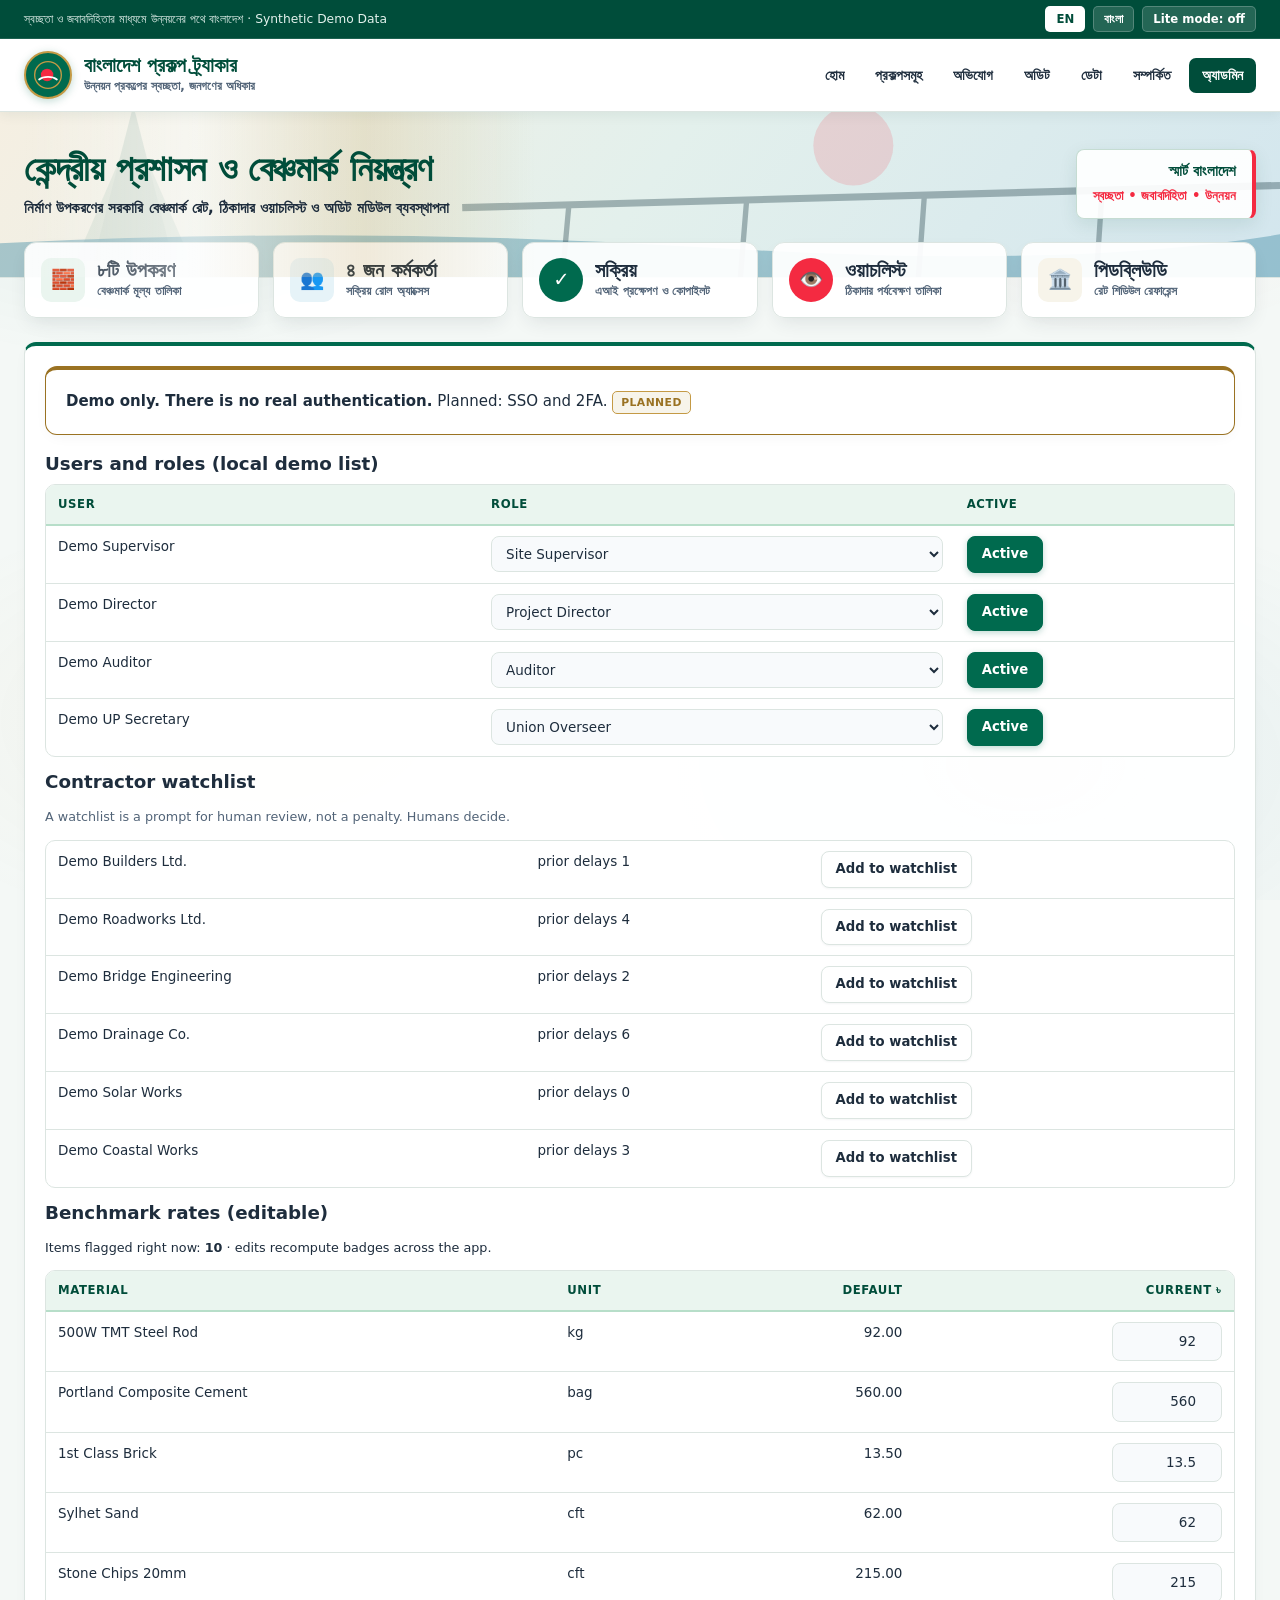
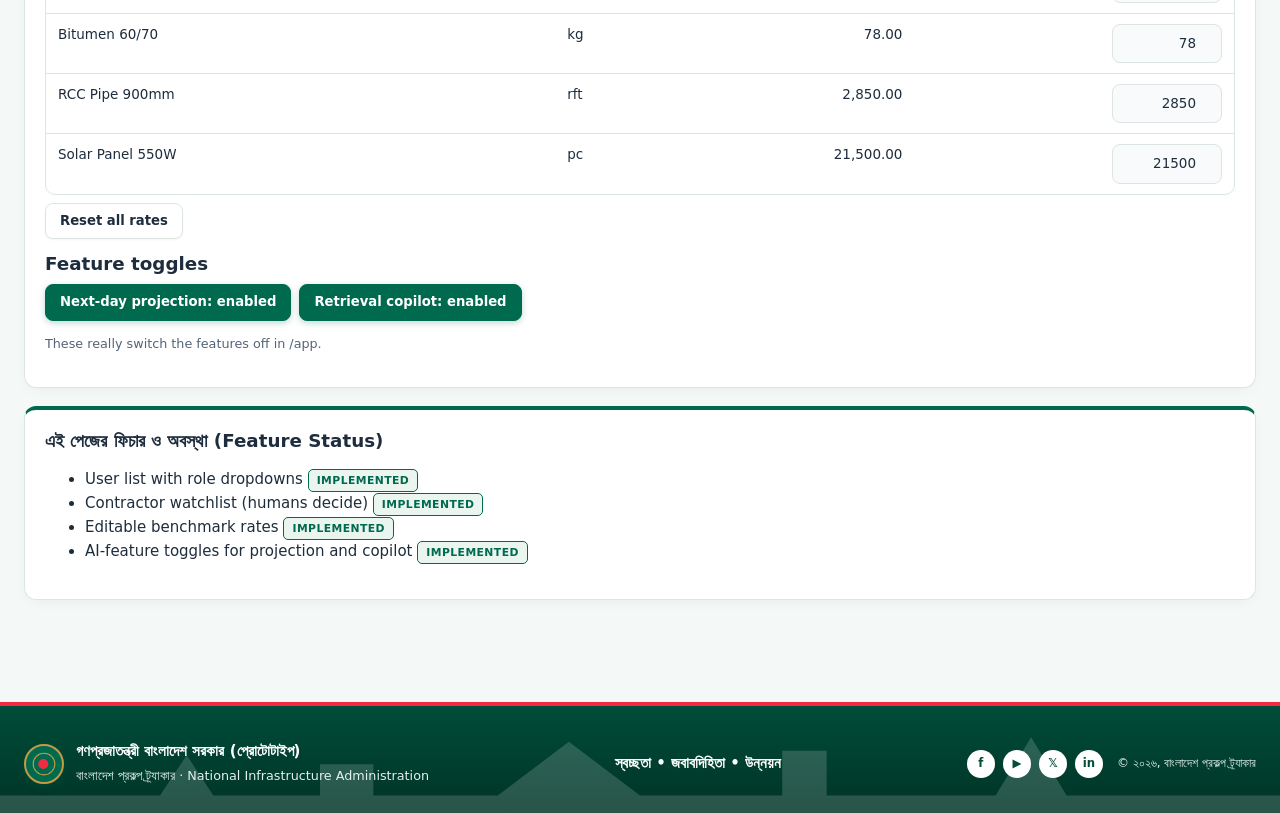
==== commit 53912274: "Add files via upload" ====
--- a/admin/index.html
+++ b/admin/index.html
@@ -131,5 +131,6 @@
   </footer>
 
   <script type="module" src="../assets/pages1.js"></script>
+<script src="../assets/perf.js" defer></script>
 </body>
 </html>
--- a/assets/style.css
+++ b/assets/style.css
@@ -688,4 +688,61 @@
 .bd-kpi-txt {
   font-size: 0.82rem;
   color: #475569;
-}+}
+/* =========================================================
+   PERFORMANCE FIXES (visual design unchanged)
+   - background-attachment:fixed forced a full repaint on every scroll frame; the same
+     gradients now live on a fixed layer that the GPU composites without repainting.
+   - backdrop-filter on every card was the main scroll-jank source; the cards are 94% opaque
+     so blur(6px) was practically invisible.
+   ========================================================= */
+
+:root { background-color: #F4F8F6; }
+:root::before {
+  content: ""; position: fixed; inset: 0; z-index: -3; pointer-events: none;
+  background-image: radial-gradient(45% 38% at 12% 14%, rgba(0, 106, 78, 0.08) 0%, transparent 70%),
+    radial-gradient(35% 30% at 88% 18%, rgba(244, 42, 65, 0.05) 0%, transparent 65%),
+    radial-gradient(50% 42% at 80% 85%, rgba(43, 122, 155, 0.08) 0%, transparent 70%),
+    radial-gradient(45% 35% at 20% 80%, rgba(196, 154, 69, 0.06) 0%, transparent 70%);
+  transform: translateZ(0);
+}
+body { background: transparent !important; }
+/* these two layers were painted underneath the opaque body background (invisible); removing them saves two full-screen composited layers */
+body::before, body::after { display: none !important; }
+.card, .bd-kpi { -webkit-backdrop-filter: none !important; backdrop-filter: none !important; }
+
+/* DARK THEME FIX: the light page colour and white glass cards were hard-coded, so light text
+   (var(--ink)) landed on a white background in dark mode and looked "missing". */
+:root[data-theme=dark] { background-color: var(--bg); }
+:root[data-theme=dark] .card, :root[data-theme=dark] .bd-kpi { background: rgba(15, 38, 32, 0.94); }
+@media (prefers-color-scheme: dark) {
+  :root:not([data-theme=light]) { background-color: var(--bg); }
+  :root:not([data-theme=light]) .card, :root:not([data-theme=light]) .bd-kpi { background: rgba(15, 38, 32, 0.94); }
+}
+
+/* cards: entrance animation must never leave content invisible (fill backwards, not both) and only plays on first load */
+.card { animation-fill-mode: backwards !important; }
+.settled .card { animation: none !important; }
+.bar { contain: paint; }
+/* explicit properties instead of "all" so hover/focus don't transition layout properties */
+.btn, .bd-nav a { transition: transform .25s cubic-bezier(.34,1.56,.64,1), box-shadow .25s, background-color .25s, color .25s, border-color .25s, opacity .25s !important; }
+/* off-screen decorative animations are paused by assets/perf.js */
+.perf-off, .perf-off *, .perf-off *::before, .perf-off *::after { animation-play-state: paused !important; }
+
+/* DARK THEME FIX (text that used the dark-green brand colour on dark panels was unreadable) */
+:root[data-theme=dark] :is(.slide h2, label.f, .big, .bd-brand-title, .noscript-note, .row > h2) { color: var(--ink); }
+:root[data-theme=dark] .msg.a { background: var(--emsoft); border-color: var(--line); color: var(--ink); }
+@media (prefers-color-scheme: dark) {
+  :root:not([data-theme=light]) :is(.slide h2, label.f, .big, .bd-brand-title, .noscript-note, .row > h2) { color: var(--ink); }
+  :root:not([data-theme=light]) .msg.a { background: var(--emsoft); border-color: var(--line); color: var(--ink); }
+}
+
+.map-title { color: #004D3A; }
+:root[data-theme=dark] .map-title, :root[data-theme=dark] main a:not([class]) { color: var(--ink); }
+:root[data-theme=dark] main a:not([class]) { color: var(--em); }
+:root[data-theme=dark] .layer[aria-pressed=true] { background: var(--emsoft); }
+@media (prefers-color-scheme: dark) {
+  :root:not([data-theme=light]) .map-title { color: var(--ink); }
+  :root:not([data-theme=light]) main a:not([class]) { color: var(--em); }
+  :root:not([data-theme=light]) .layer[aria-pressed=true] { background: var(--emsoft); }
+}
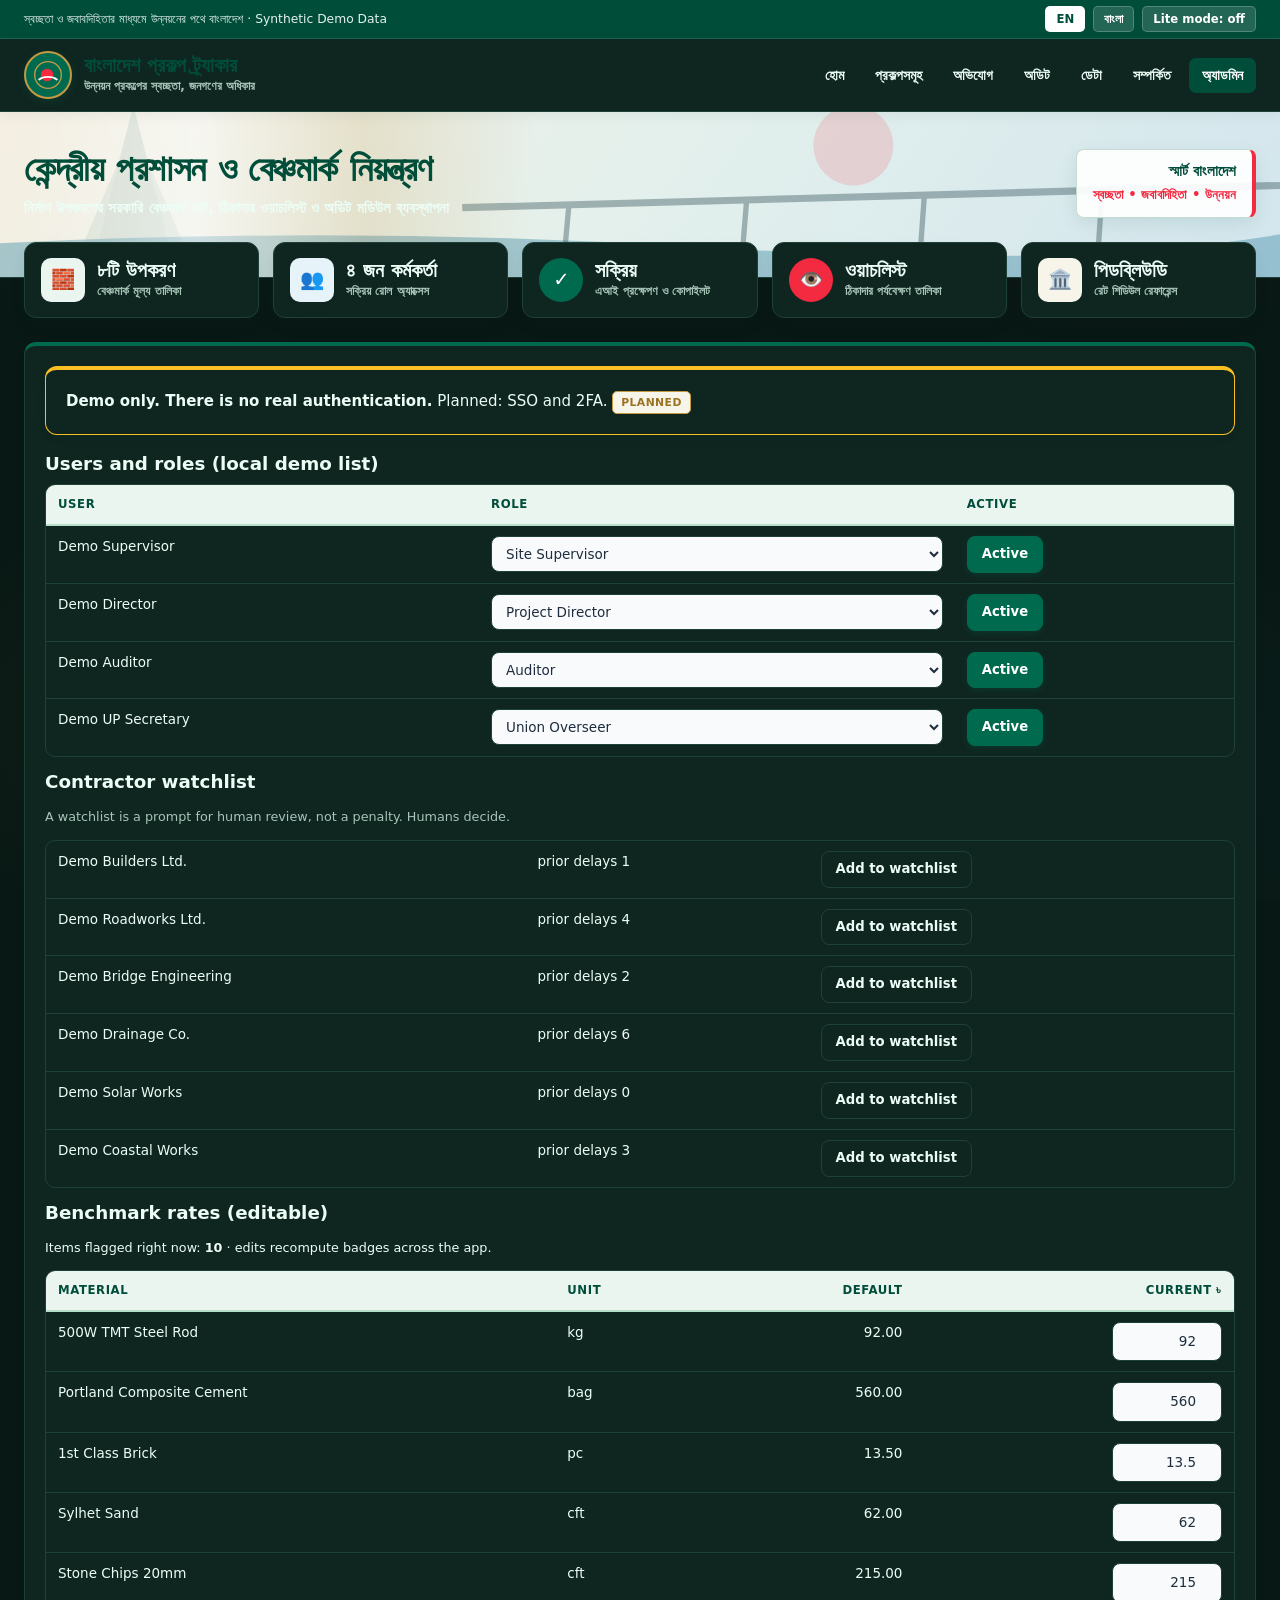
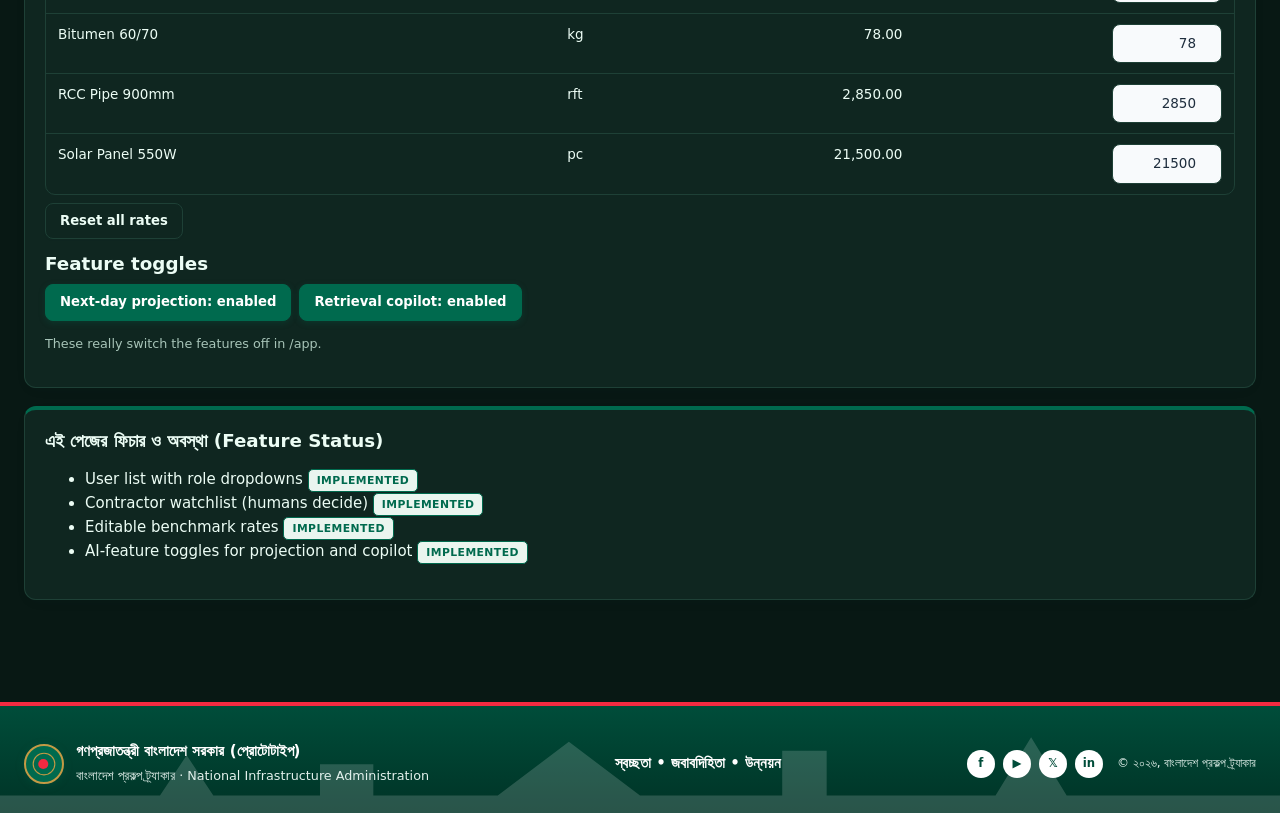
==== commit 04cacb1e: "Add files via upload" ====
--- a/admin/index.html
+++ b/admin/index.html
@@ -131,6 +131,5 @@
   </footer>
 
   <script type="module" src="../assets/pages1.js"></script>
-<script src="../assets/perf.js" defer></script>
 </body>
 </html>
--- a/assets/style.css
+++ b/assets/style.css
@@ -186,7 +186,6 @@
   margin: 0 auto;
   padding: 18px 24px 56px;
   min-width: 0;
-  animation: pagein .45s ease both;
 }
 @keyframes pagein { from { opacity: 0; transform: translateY(8px); } to { opacity: 1; transform: none; } }
 
@@ -289,10 +288,10 @@
   box-shadow: 0 12px 24px -10px rgba(0, 106, 78, 0.22);
 }
 
-.g4 > .card:nth-child(4n+1) { background: linear-gradient(135deg, var(--panel) 65%, var(--soft-mint)); border-left: 4px solid var(--bd-green); }
-.g4 > .card:nth-child(4n+2) { background: linear-gradient(135deg, var(--panel) 65%, #EBF5F8); border-left: 4px solid var(--river-blue); }
-.g4 > .card:nth-child(4n+3) { background: linear-gradient(135deg, var(--panel) 65%, var(--bengal-cream)); border-left: 4px solid var(--gold); }
-.g4 > .card:nth-child(4n+4) { background: linear-gradient(135deg, var(--panel) 65%, #FDECEE); border-left: 4px solid var(--bd-red); }
+.g4 > .card:nth-child(4n+1) { background: linear-gradient(135deg, var(--panel) 65%, var(--emsoft)); border-left: 4px solid var(--bd-green); }
+.g4 > .card:nth-child(4n+2) { background: linear-gradient(135deg, var(--panel) 65%, var(--bluesoft)); border-left: 4px solid var(--river-blue); }
+.g4 > .card:nth-child(4n+3) { background: linear-gradient(135deg, var(--panel) 65%, var(--ambersoft)); border-left: 4px solid var(--gold); }
+.g4 > .card:nth-child(4n+4) { background: linear-gradient(135deg, var(--panel) 65%, var(--crimsoft)); border-left: 4px solid var(--bd-red); }
 
 .grid { display: grid; gap: 14px; }
 .g2 { grid-template-columns: repeat(auto-fit, minmax(min(100%, 300px), 1fr)); }
@@ -314,11 +313,12 @@
 .btn.pri, .btn.on { background: var(--bd-green); border-color: var(--bd-green); color: #FFFFFF; box-shadow: 0 2px 6px rgba(0, 106, 78, 0.25); }
 .btn.pri:hover { background: var(--bd-forest); border-color: var(--bd-forest); color: #FFFFFF; }
 
-select, input[type=text], input[type=number], textarea {
-  background: #F8FAFC; border: 1.5px solid var(--line);
+  select, input[type=text], input[type=number], textarea {
+  background: #F8FAFC; color: #1E2D3D; border: 1.5px solid var(--line);
   border-radius: 8px; padding: 8px 10px; width: 100%; min-width: 0;
   transition: border-color .15s, box-shadow .15s;
 }
+
 select:focus, input[type=text]:focus, input[type=number]:focus, textarea:focus {
   border-color: var(--bd-green); background: #FFFFFF;
   box-shadow: 0 0 0 3px rgba(0, 106, 78, 0.14);
@@ -447,7 +447,7 @@
    ========================================================= */
 body {
   position: relative;
-  background-color: #F4F8F6;
+  background-color: var(--bg);
   background-image:
     radial-gradient(45% 38% at 12% 14%, rgba(0, 106, 78, 0.08) 0%, transparent 70%),
     radial-gradient(35% 30% at 88% 18%, rgba(244, 42, 65, 0.05) 0%, transparent 65%),
@@ -487,8 +487,8 @@
 
 /* Slight translucent glass effect on cards so the background shines gently through */
 .card, .bd-kpi {
-  background: rgba(255, 255, 255, 0.94);
-  backdrop-filter: blur(6px);
+  background: var(--panel);
+  color: var(--ink);
 }
 /* =========================================================
    BOLD & CONTINUOUS BANGLADESH PORTAL ANIMATIONS (INNER PAGES)
@@ -559,7 +559,7 @@
 .bd-kpi {
   position: relative !important;
   overflow: hidden !important;
-  animation: bdGrandEntrance 0.75s cubic-bezier(0.22, 1, 0.36, 1) both, bdBorderGlow 4s ease-in-out infinite !important;
+  animation: bdBorderGlow 4s ease-in-out infinite !important;
   transition: transform 0.3s cubic-bezier(0.34, 1.56, 0.64, 1), box-shadow 0.3s ease !important;
 }
 .bd-kpi:nth-child(1) { animation-delay: 0.05s, 0s !important; }
@@ -587,9 +587,9 @@
 .card {
   position: relative !important;
   overflow: hidden !important;
-  animation: bdGrandEntrance 0.85s cubic-bezier(0.22, 1, 0.36, 1) 0.2s both !important;
   transition: transform 0.3s cubic-bezier(0.22, 1, 0.36, 1), box-shadow 0.3s ease !important;
 }
+
 .card:hover {
   transform: translateY(-4px) !important;
   box-shadow: 0 18px 36px -10px rgba(0, 77, 58, 0.2) !important;
@@ -672,6 +672,7 @@
 }
 .bd-kpi-box {
   background: #FFFFFF;
+  color: #1E2D3D;
   border: 1px solid #DCE5E1;
   border-radius: 14px;
   padding: 16px;
@@ -689,60 +690,4 @@
   font-size: 0.82rem;
   color: #475569;
 }
-/* =========================================================
-   PERFORMANCE FIXES (visual design unchanged)
-   - background-attachment:fixed forced a full repaint on every scroll frame; the same
-     gradients now live on a fixed layer that the GPU composites without repainting.
-   - backdrop-filter on every card was the main scroll-jank source; the cards are 94% opaque
-     so blur(6px) was practically invisible.
-   ========================================================= */
-
-:root { background-color: #F4F8F6; }
-:root::before {
-  content: ""; position: fixed; inset: 0; z-index: -3; pointer-events: none;
-  background-image: radial-gradient(45% 38% at 12% 14%, rgba(0, 106, 78, 0.08) 0%, transparent 70%),
-    radial-gradient(35% 30% at 88% 18%, rgba(244, 42, 65, 0.05) 0%, transparent 65%),
-    radial-gradient(50% 42% at 80% 85%, rgba(43, 122, 155, 0.08) 0%, transparent 70%),
-    radial-gradient(45% 35% at 20% 80%, rgba(196, 154, 69, 0.06) 0%, transparent 70%);
-  transform: translateZ(0);
-}
-body { background: transparent !important; }
-/* these two layers were painted underneath the opaque body background (invisible); removing them saves two full-screen composited layers */
-body::before, body::after { display: none !important; }
-.card, .bd-kpi { -webkit-backdrop-filter: none !important; backdrop-filter: none !important; }
-
-/* DARK THEME FIX: the light page colour and white glass cards were hard-coded, so light text
-   (var(--ink)) landed on a white background in dark mode and looked "missing". */
-:root[data-theme=dark] { background-color: var(--bg); }
-:root[data-theme=dark] .card, :root[data-theme=dark] .bd-kpi { background: rgba(15, 38, 32, 0.94); }
-@media (prefers-color-scheme: dark) {
-  :root:not([data-theme=light]) { background-color: var(--bg); }
-  :root:not([data-theme=light]) .card, :root:not([data-theme=light]) .bd-kpi { background: rgba(15, 38, 32, 0.94); }
-}
-
-/* cards: entrance animation must never leave content invisible (fill backwards, not both) and only plays on first load */
-.card { animation-fill-mode: backwards !important; }
-.settled .card { animation: none !important; }
-.bar { contain: paint; }
-/* explicit properties instead of "all" so hover/focus don't transition layout properties */
-.btn, .bd-nav a { transition: transform .25s cubic-bezier(.34,1.56,.64,1), box-shadow .25s, background-color .25s, color .25s, border-color .25s, opacity .25s !important; }
-/* off-screen decorative animations are paused by assets/perf.js */
-.perf-off, .perf-off *, .perf-off *::before, .perf-off *::after { animation-play-state: paused !important; }
-
-/* DARK THEME FIX (text that used the dark-green brand colour on dark panels was unreadable) */
-:root[data-theme=dark] :is(.slide h2, label.f, .big, .bd-brand-title, .noscript-note, .row > h2) { color: var(--ink); }
-:root[data-theme=dark] .msg.a { background: var(--emsoft); border-color: var(--line); color: var(--ink); }
-@media (prefers-color-scheme: dark) {
-  :root:not([data-theme=light]) :is(.slide h2, label.f, .big, .bd-brand-title, .noscript-note, .row > h2) { color: var(--ink); }
-  :root:not([data-theme=light]) .msg.a { background: var(--emsoft); border-color: var(--line); color: var(--ink); }
-}
-
-.map-title { color: #004D3A; }
-:root[data-theme=dark] .map-title, :root[data-theme=dark] main a:not([class]) { color: var(--ink); }
-:root[data-theme=dark] main a:not([class]) { color: var(--em); }
-:root[data-theme=dark] .layer[aria-pressed=true] { background: var(--emsoft); }
-@media (prefers-color-scheme: dark) {
-  :root:not([data-theme=light]) .map-title { color: var(--ink); }
-  :root:not([data-theme=light]) main a:not([class]) { color: var(--em); }
-  :root:not([data-theme=light]) .layer[aria-pressed=true] { background: var(--emsoft); }
-}
+.mapph { color: #1E2D3D !important; }
